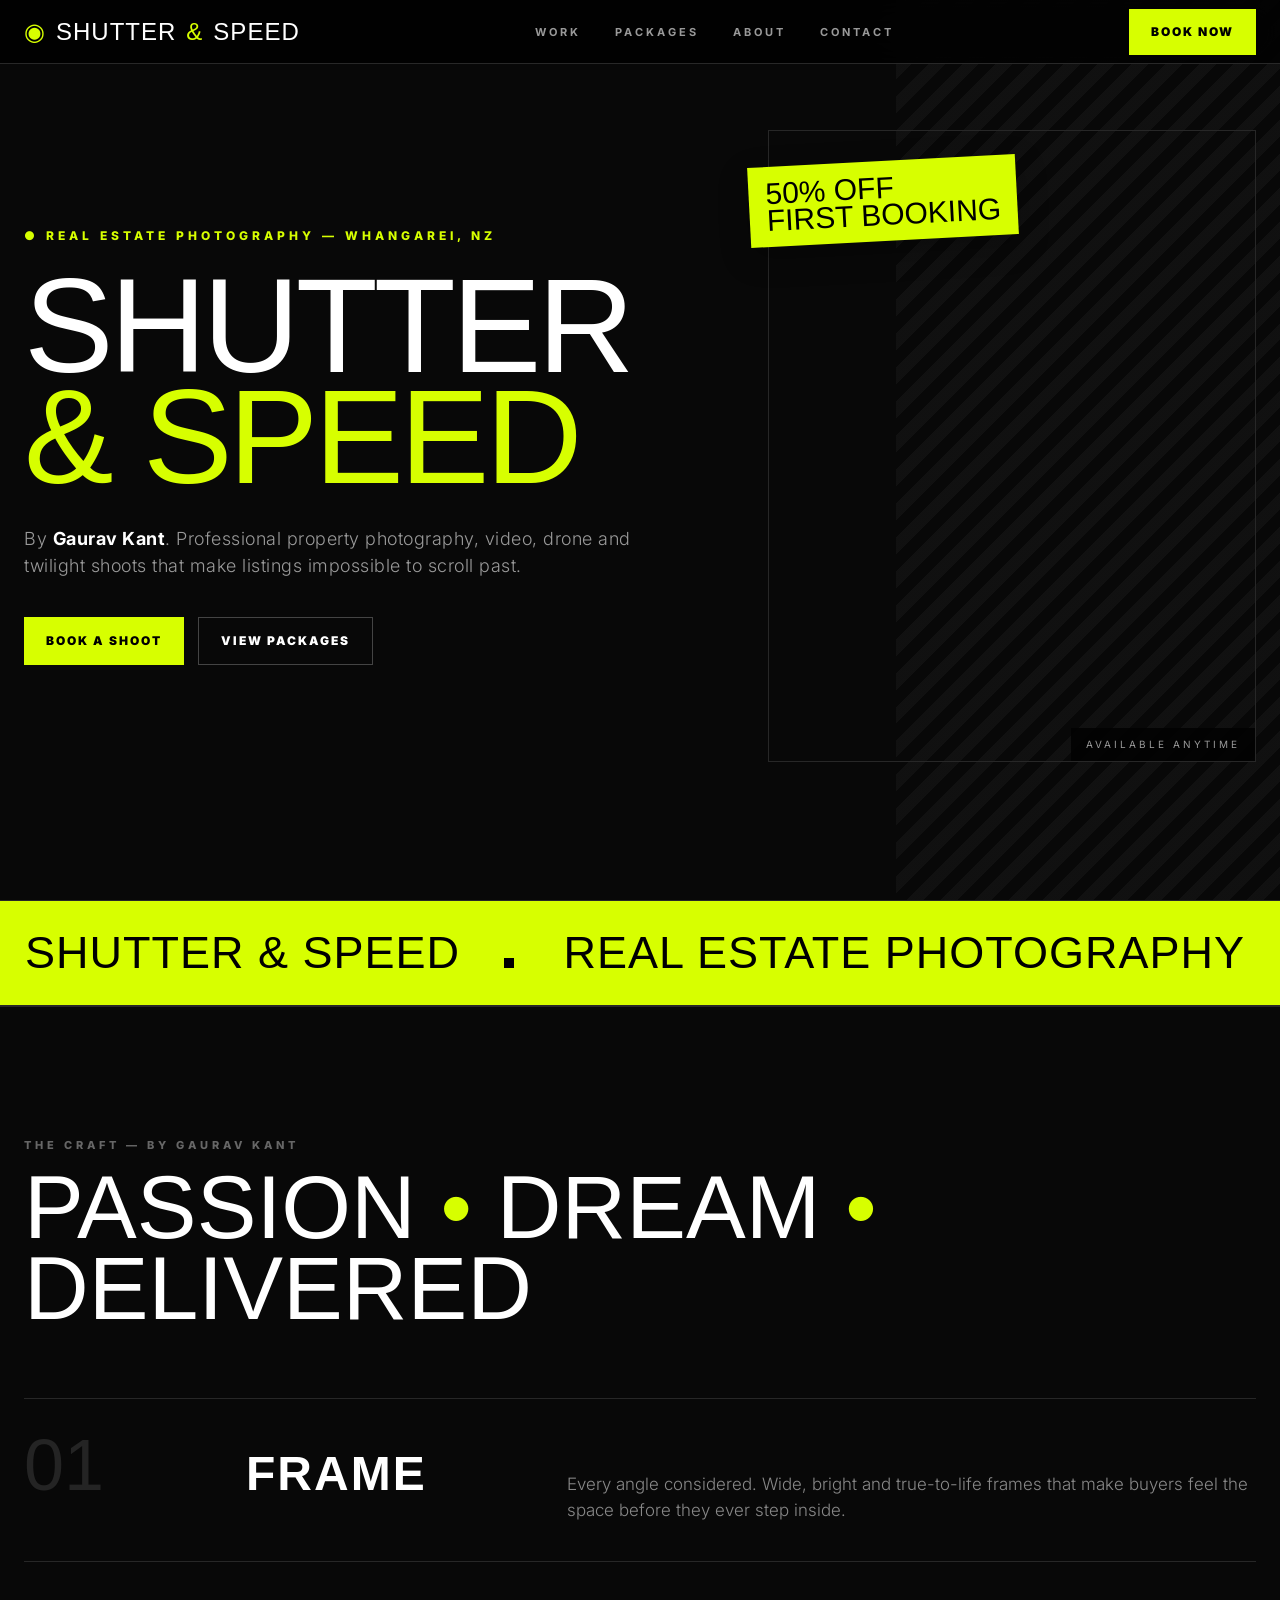
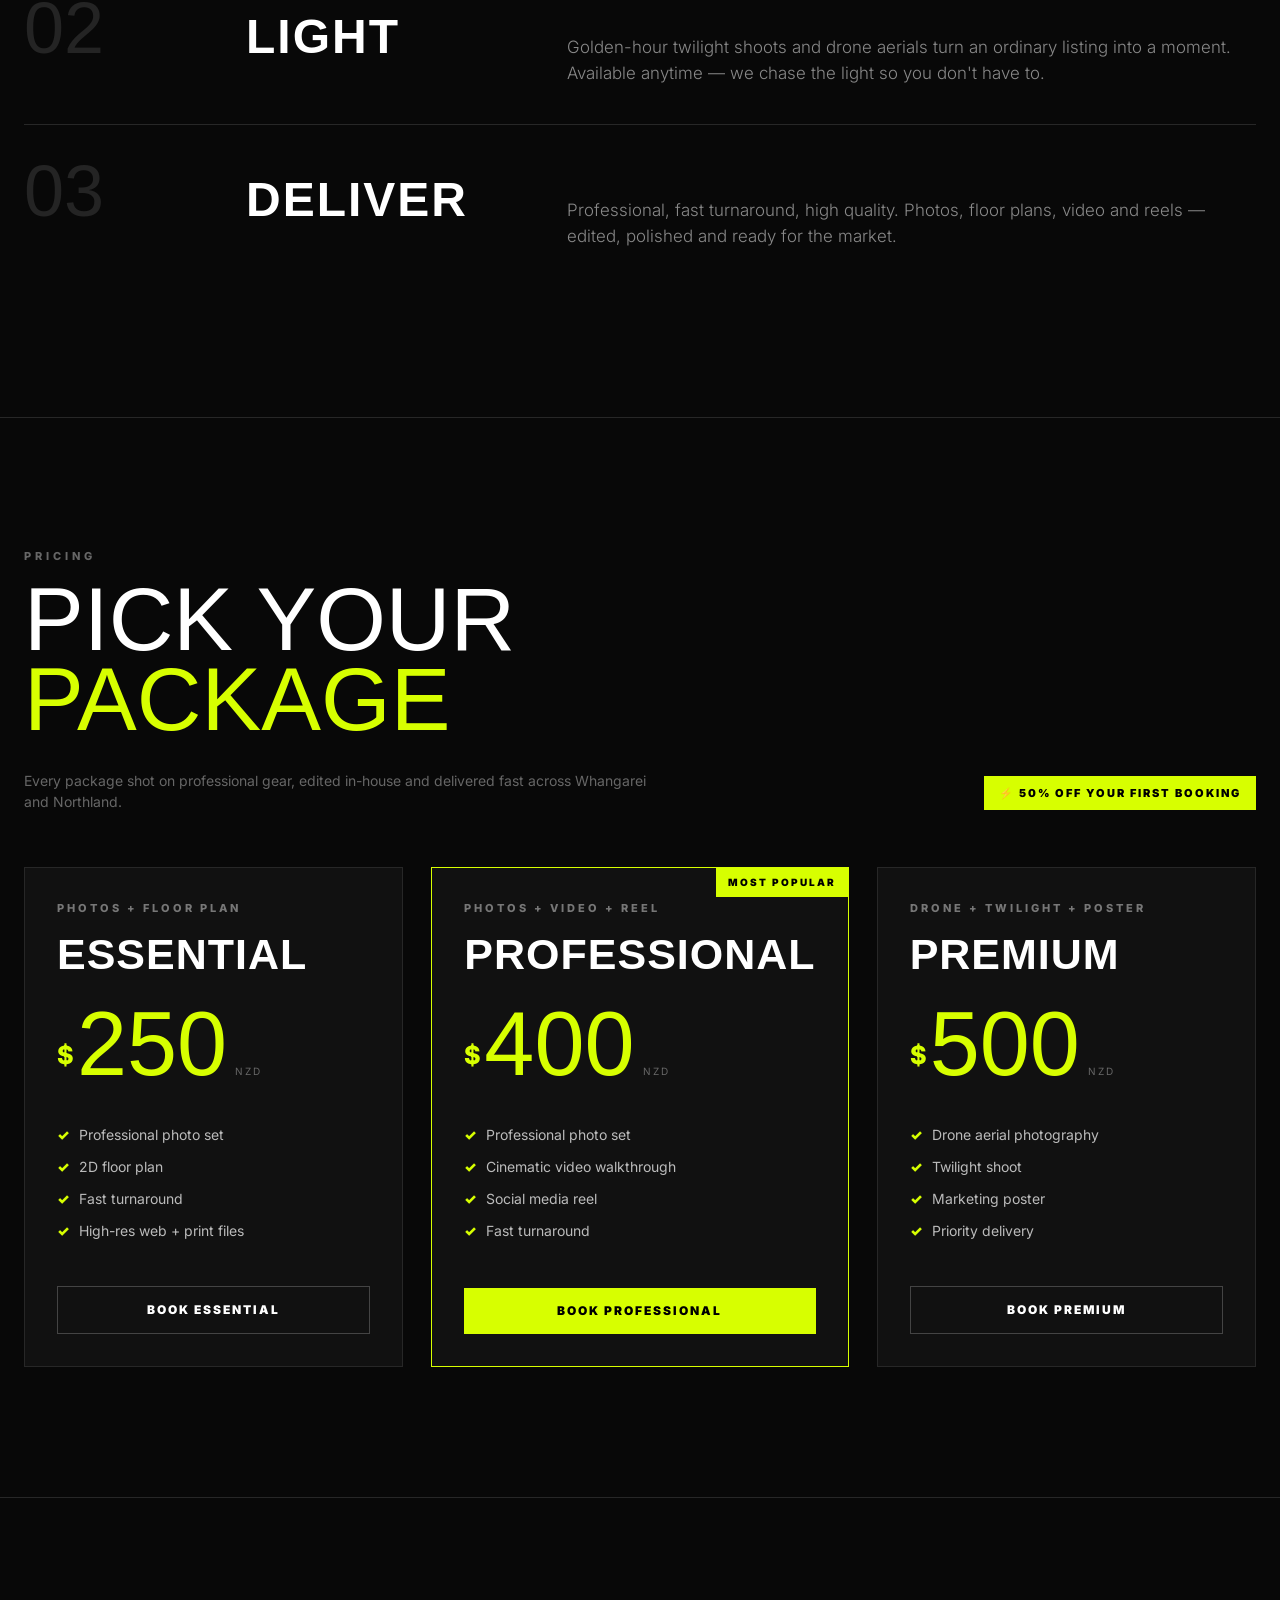
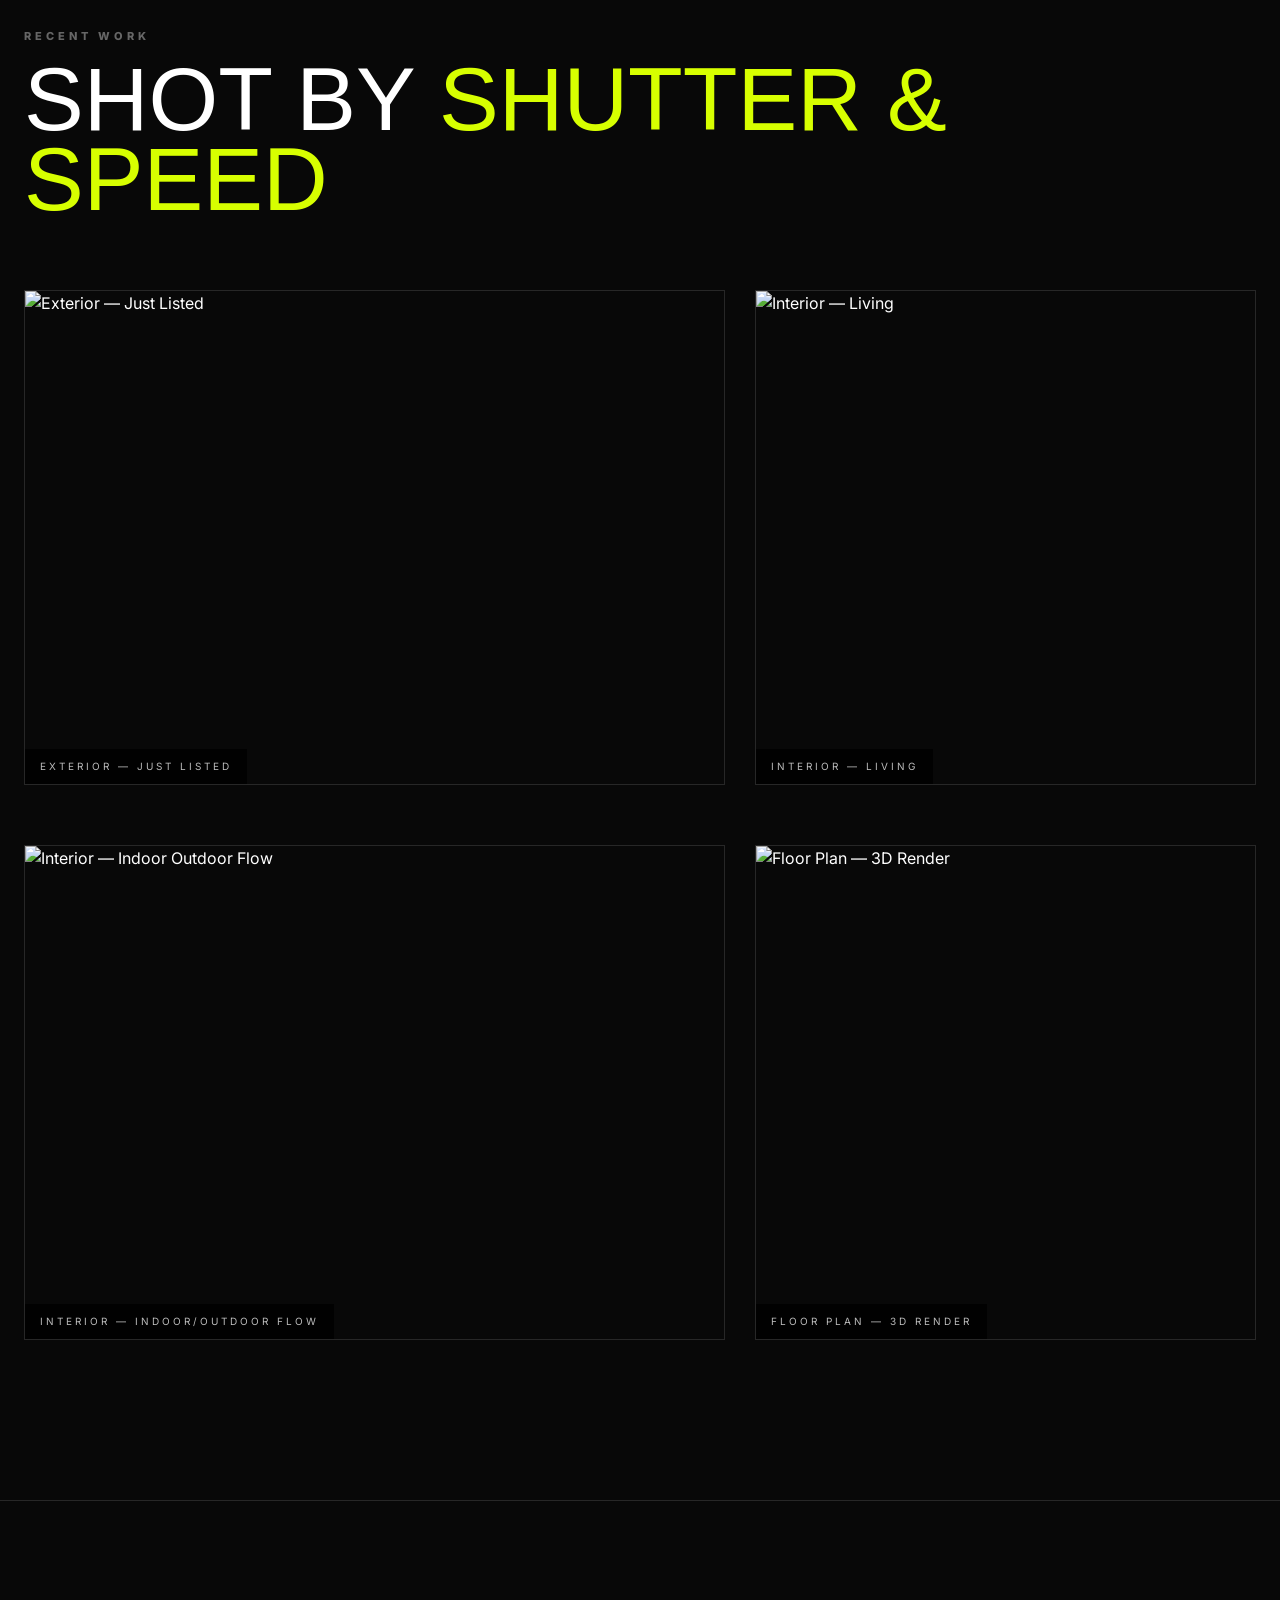
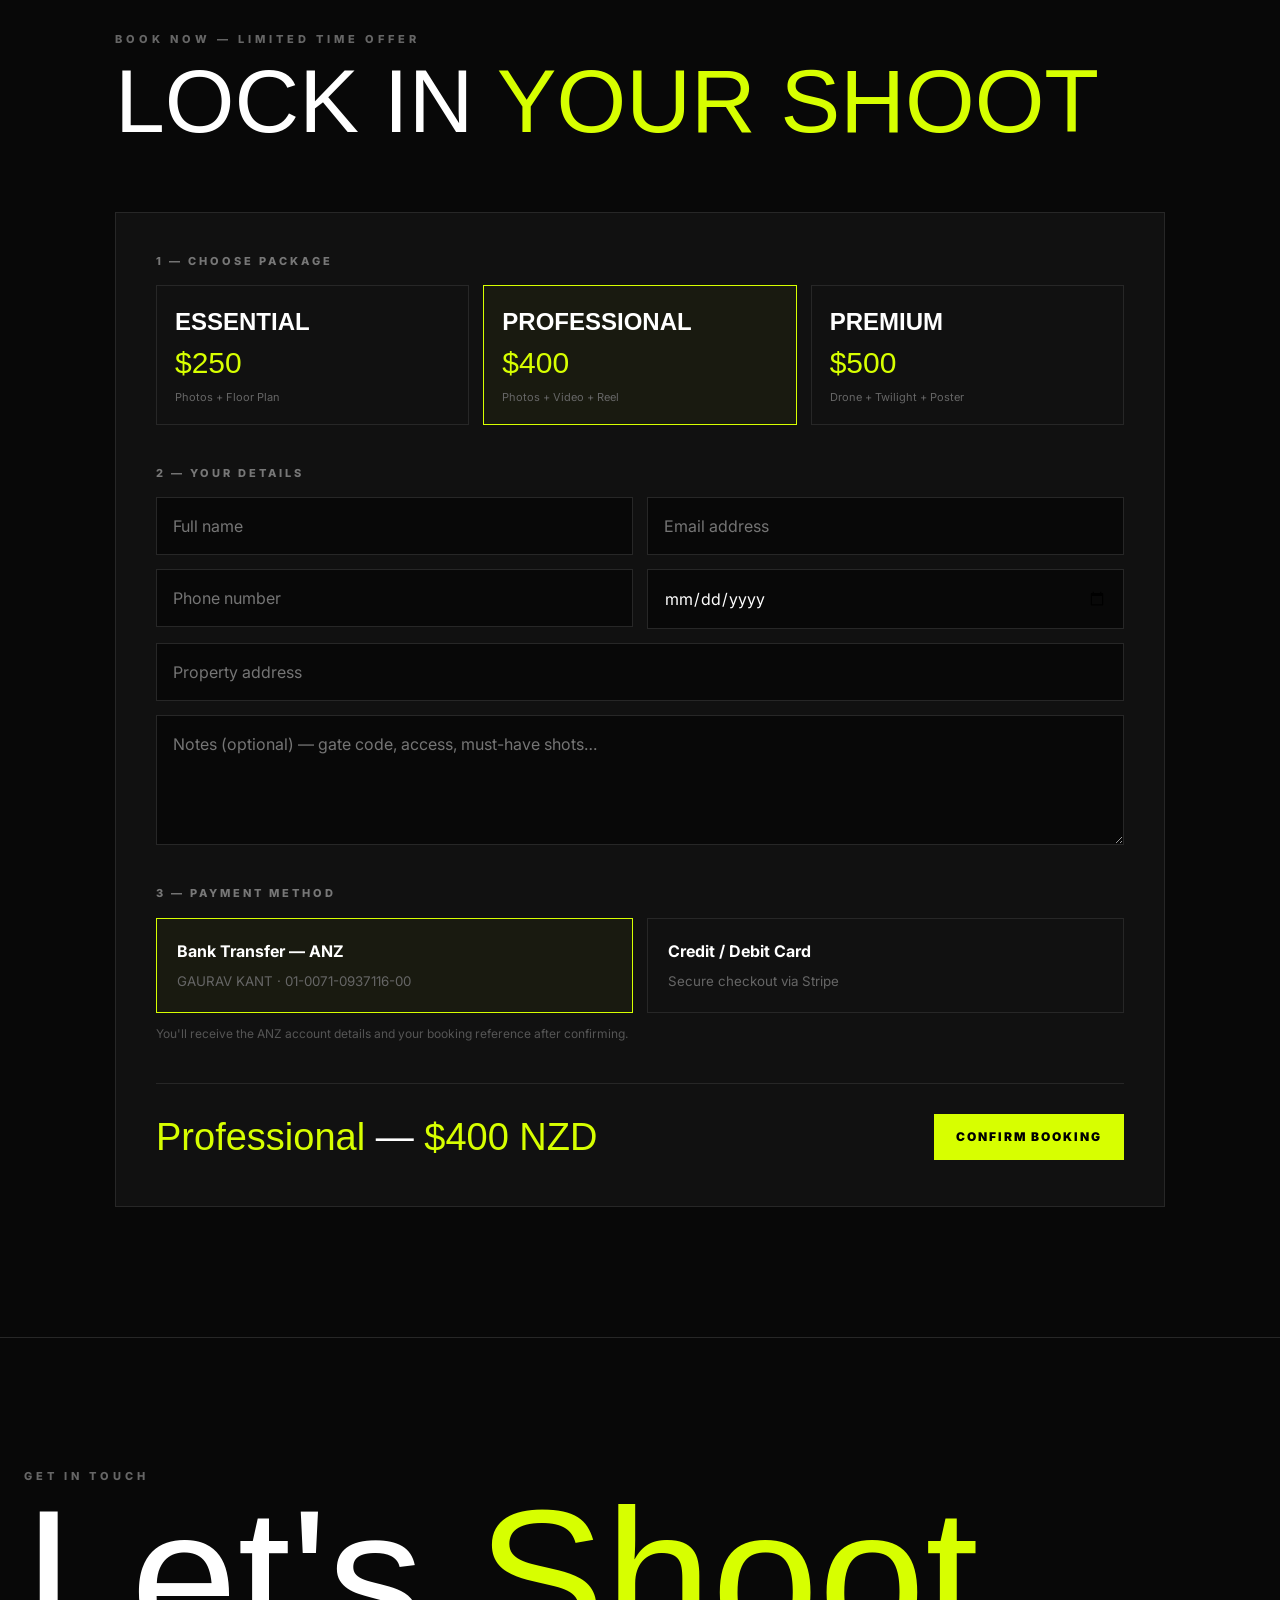
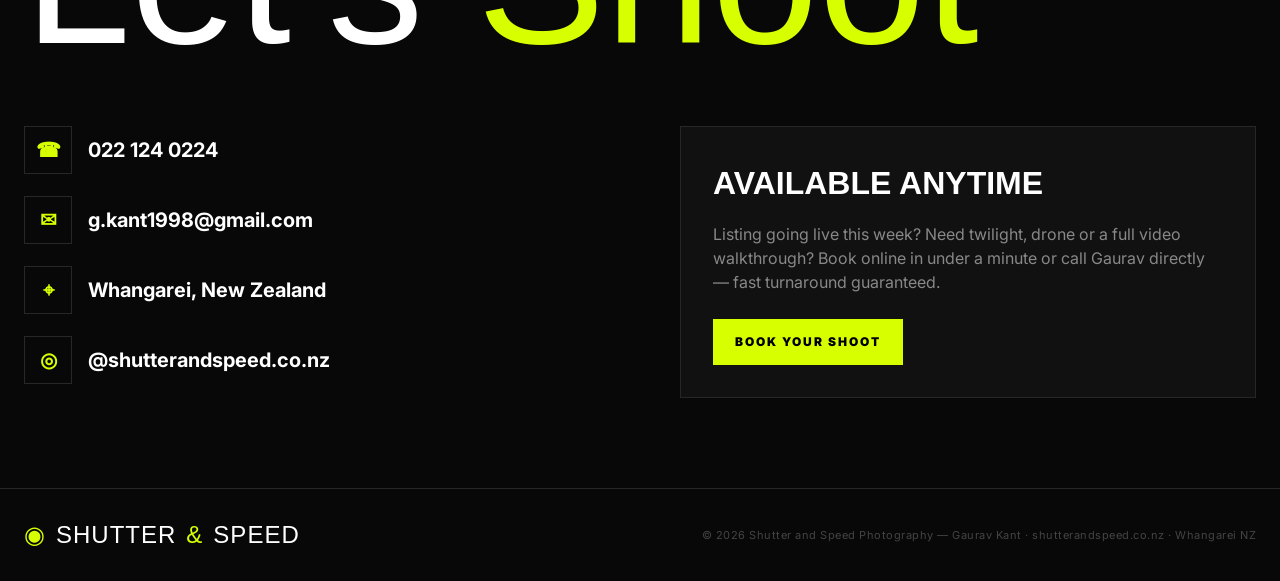
==== index.html @ 44fd77ac "Add validated frontend UI to booking/lead form (Phase 4) Adds required-field, email-format, and phon" ====
<!DOCTYPE html>
<html lang="en">
<head>
  <meta charset="UTF-8">
  <meta name="viewport" content="width=device-width, initial-scale=1.0">
  <meta name="theme-color" content="#050505">

  <meta name="description"
    content="Shutter and Speed Photography — professional real estate photography in Whangarei, NZ. Photos, video, drone, twilight and floor plans by Gaurav Kant.">

  <title>Shutter & Speed Photography — Real Estate Photography Whangarei</title>

  <link rel="icon" type="image/svg+xml"
    href="data:image/svg+xml,%3Csvg xmlns='http://www.w3.org/2000/svg' viewBox='0 0 64 64'%3E%3Crect width='64' height='64' fill='%23050505'/%3E%3Ccircle cx='32' cy='32' r='20' fill='none' stroke='%23d7ff00' stroke-width='6'/%3E%3C/svg%3E">

  <meta property="og:type" content="website">
  <meta property="og:title" content="Shutter & Speed Photography — Real Estate Photography Whangarei">
  <meta property="og:description"
    content="Professional real estate photography in Whangarei, NZ. Photos, video, drone, twilight and floor plans by Gaurav Kant.">
  <meta property="og:url" content="https://shutterandspeed.co.nz/">
  <meta property="og:image"
    content="https://customer-assets-eiarnc6j.emergentagent.net/job_8a16d9c1-49a4-424a-ba45-8ef2a79af910/artifacts/x6el54kq_IMG_5143.jpeg">
  <meta property="og:locale" content="en_NZ">

  <meta name="twitter:card" content="summary_large_image">
  <meta name="twitter:title" content="Shutter & Speed Photography — Real Estate Photography Whangarei">
  <meta name="twitter:description"
    content="Professional real estate photography in Whangarei, NZ. Photos, video, drone, twilight and floor plans by Gaurav Kant.">
  <meta name="twitter:image"
    content="https://customer-assets-eiarnc6j.emergentagent.net/job_8a16d9c1-49a4-424a-ba45-8ef2a79af910/artifacts/x6el54kq_IMG_5143.jpeg">

  <link rel="preconnect" href="https://fonts.googleapis.com">
  <link rel="preconnect" href="https://fonts.gstatic.com" crossorigin>

  <link href="https://fonts.googleapis.com/css2?family=Inter:wght@300;400;500;600;700;800;900&display=swap"
    rel="stylesheet">

  <style>
    :root {
      --black: #050505;
      --ink: #080808;
      --surface: #111111;
      --border: #272727;
      --muted: #777;
      --white: #fff;
      --volt: #d7ff00;
    }

    * {
      box-sizing: border-box;
      margin: 0;
      padding: 0;
    }

    html {
      scroll-behavior: smooth;
    }

    body {
      background: var(--ink);
      color: var(--white);
      font-family: Inter, Arial, sans-serif;
      line-height: 1.5;
      overflow-x: hidden;
    }

    a {
      color: inherit;
      text-decoration: none;
    }

    button,
    input,
    textarea {
      font: inherit;
    }

    button {
      cursor: pointer;
    }

    img {
      display: block;
      max-width: 100%;
    }

    .sr-only {
      position: absolute;
      width: 1px;
      height: 1px;
      padding: 0;
      margin: -1px;
      overflow: hidden;
      clip: rect(0, 0, 0, 0);
      white-space: nowrap;
      border: 0;
    }

    a:focus-visible,
    button:focus-visible,
    .field:focus-visible {
      outline: 2px solid var(--volt);
      outline-offset: 3px;
    }

    .font-display {
      font-family: Impact, Haettenschweiler, "Arial Narrow Bold", sans-serif;
      font-weight: 400;
    }

    .volt {
      color: var(--volt);
    }

    .container {
      width: min(1400px, calc(100% - 48px));
      margin: auto;
    }

    .border-top {
      border-top: 1px solid var(--border);
    }

    .border-bottom {
      border-bottom: 1px solid var(--border);
    }

    /* NAVIGATION */

    header {
      position: fixed;
      z-index: 1000;
      top: 0;
      left: 0;
      right: 0;
      height: 64px;
      background: rgba(0, 0, 0, .78);
      backdrop-filter: blur(18px);
      border-bottom: 1px solid #282828;
    }

    .nav {
      height: 64px;
      display: flex;
      align-items: center;
      justify-content: space-between;
    }

    .logo {
      display: flex;
      align-items: center;
      gap: 10px;
      font-size: 24px;
      letter-spacing: 1px;
      white-space: nowrap;
    }

    .logo-mark {
      color: var(--volt);
      font-size: 24px;
      transition: transform .5s;
    }

    .logo:hover .logo-mark {
      transform: rotate(90deg);
    }

    .nav-links {
      display: flex;
      align-items: center;
      gap: 34px;
    }

    .nav-links a {
      color: #999;
      font-size: 11px;
      font-weight: 700;
      letter-spacing: 3px;
      text-transform: uppercase;
      transition: color .3s;
    }

    .nav-links a:hover {
      color: var(--volt);
    }

    .btn {
      border: 0;
      background: var(--volt);
      color: #000;
      padding: 14px 22px;
      font-size: 12px;
      font-weight: 900;
      letter-spacing: 2px;
      text-transform: uppercase;
      transition: all .25s;
    }

    .btn:hover {
      background: #fff;
      color: #000;
    }

    .btn:disabled {
      opacity: .6;
      cursor: not-allowed;
    }

    .btn:disabled:hover {
      background: var(--volt);
      color: #000;
    }

    .btn-outline {
      background: transparent;
      border: 1px solid #444;
      color: #fff;
    }

    .btn-outline:hover {
      border-color: var(--volt);
      color: var(--volt);
      background: transparent;
    }

    /* HERO */

    .hero {
      min-height: 100vh;
      padding: 130px 0 70px;
      position: relative;
      overflow: hidden;
    }

    .hero::after {
      content: "";
      position: absolute;
      right: 0;
      top: 0;
      width: 30%;
      height: 100%;
      opacity: .035;
      background: repeating-linear-gradient(
        -45deg,
        transparent 0,
        transparent 12px,
        #fff 12px,
        #fff 24px
      );
      pointer-events: none;
    }

    .hero-grid {
      position: relative;
      z-index: 2;
      display: grid;
      grid-template-columns: 7fr 5fr;
      gap: 60px;
      align-items: center;
    }

    .eyebrow {
      color: var(--volt);
      font-size: 12px;
      font-weight: 800;
      letter-spacing: 4px;
      text-transform: uppercase;
      margin-bottom: 25px;
    }

    .hero-title {
      font-size: clamp(72px, 10.5vw, 170px);
      line-height: .82;
      letter-spacing: -4px;
    }

    .hero-title span {
      display: block;
    }

    .hero-copy {
      max-width: 650px;
      margin-top: 34px;
      color: #999;
      font-size: 18px;
      font-weight: 300;
      letter-spacing: .5px;
    }

    .hero-copy strong {
      color: #fff;
    }

    .hero-actions {
      display: flex;
      flex-wrap: wrap;
      gap: 14px;
      margin-top: 38px;
    }

    .hero-image {
      position: relative;
      border: 1px solid var(--border);
    }

    .hero-image-inner {
      height: 70vh;
      min-height: 500px;
      overflow: hidden;
    }

    .hero-image img {
      width: 100%;
      height: 130%;
      object-fit: cover;
      object-position: center;
      transform: translateY(-18%);
    }

    .promo {
      position: absolute;
      top: 30px;
      left: -20px;
      background: var(--volt);
      color: #000;
      padding: 13px 17px;
      font-size: 30px;
      line-height: .9;
      transform: rotate(-3deg);
      box-shadow: 0 10px 30px rgba(0,0,0,.3);
    }

    .availability {
      position: absolute;
      bottom: 0;
      right: 0;
      padding: 9px 15px;
      background: rgba(0,0,0,.8);
      color: #999;
      font-size: 10px;
      letter-spacing: 3px;
      text-transform: uppercase;
    }

    /* MARQUEE */

    .marquee {
      overflow: hidden;
      white-space: nowrap;
      border-top: 1px solid var(--border);
      border-bottom: 1px solid var(--border);
      background: var(--volt);
      color: #000;
    }

    .marquee-track {
      display: inline-flex;
      animation: marquee 45s linear infinite;
      padding: 18px 0;
    }

    .marquee span {
      font-family: Impact, Haettenschweiler, sans-serif;
      font-size: 45px;
      margin: 0 25px;
      letter-spacing: 1px;
    }

    .marquee-dot {
      display: inline-block;
      width: 10px;
      height: 10px;
      background: #000;
      margin-left: 30px;
    }

    @keyframes marquee {
      from {
        transform: translateX(0);
      }
      to {
        transform: translateX(-50%);
      }
    }

    /* SECTIONS */

    section.standard {
      padding: 130px 0;
    }

    .section-label {
      color: #666;
      font-size: 11px;
      font-weight: 800;
      letter-spacing: 4px;
      text-transform: uppercase;
      margin-bottom: 14px;
    }

    .section-title {
      font-size: clamp(52px, 7vw, 100px);
      line-height: .9;
      text-transform: uppercase;
      margin-bottom: 70px;
    }

    /* ABOUT */

    .manifesto-row {
      display: grid;
      grid-template-columns: 2fr 3fr 7fr;
      gap: 25px;
      align-items: baseline;
      padding: 38px 0;
      border-top: 1px solid var(--border);
      transition: border-color .3s;
    }

    .manifesto-row:hover {
      border-color: var(--volt);
    }

    .manifesto-number {
      color: #242424;
      font-family: Impact, sans-serif;
      font-size: 72px;
      line-height: .8;
    }

    .manifesto-row:hover .manifesto-number {
      color: #555;
    }

    .manifesto-name {
      font-family: Impact, sans-serif;
      font-size: 48px;
      letter-spacing: 2px;
    }

    .manifesto-copy {
      color: #888;
      font-size: 17px;
      font-weight: 300;
    }

    /* PACKAGES */

    .package-heading-row {
      display: flex;
      align-items: flex-end;
      justify-content: space-between;
      gap: 30px;
    }

    .promo-label {
      background: var(--volt);
      color: #000;
      padding: 9px 15px;
      font-size: 11px;
      font-weight: 900;
      letter-spacing: 2px;
      text-transform: uppercase;
      white-space: nowrap;
    }

    .package-intro {
      color: #666;
      max-width: 650px;
      margin: -40px 0 55px;
      font-size: 14px;
    }

    .packages {
      display: grid;
      grid-template-columns: repeat(3, 1fr);
      gap: 28px;
    }

    .package {
      position: relative;
      background: var(--surface);
      border: 1px solid var(--border);
      padding: 32px;
      min-height: 500px;
      display: flex;
      flex-direction: column;
      transition: transform .3s, border-color .3s;
    }

    .package:hover {
      transform: translateY(-5px);
      border-color: var(--volt);
    }

    .package.popular {
      border-color: var(--volt);
    }

    .popular-badge {
      position: absolute;
      right: 0;
      top: 0;
      background: var(--volt);
      color: #000;
      padding: 7px 12px;
      font-size: 10px;
      font-weight: 900;
      letter-spacing: 2px;
      text-transform: uppercase;
    }

    .package-subtitle {
      color: #777;
      font-size: 11px;
      font-weight: 800;
      letter-spacing: 3px;
      text-transform: uppercase;
      margin-bottom: 5px;
    }

    .package h3 {
      font-family: Impact, sans-serif;
      font-size: 43px;
      text-transform: uppercase;
      letter-spacing: 1px;
    }

    .price {
      display: flex;
      align-items: flex-end;
      margin: 20px 0 30px;
    }

    .currency {
      color: var(--volt);
      font-size: 25px;
      font-weight: 800;
      margin: 0 3px 8px 0;
    }

    .price-number {
      color: var(--volt);
      font-family: Impact, sans-serif;
      font-size: 90px;
      line-height: .85;
    }

    .currency-name {
      color: #666;
      font-size: 10px;
      letter-spacing: 2px;
      margin: 0 0 4px 8px;
      text-transform: uppercase;
    }

    .features {
      list-style: none;
      flex: 1;
      margin-bottom: 30px;
    }

    .features li {
      color: #bbb;
      font-size: 14px;
      margin: 11px 0;
    }

    .features li::before {
      content: "✓";
      color: var(--volt);
      font-weight: 900;
      margin-right: 10px;
    }

    .package .btn {
      width: 100%;
    }

    /* PORTFOLIO */

    .portfolio {
      display: grid;
      grid-template-columns: 7fr 5fr;
      gap: 30px;
    }

    .portfolio-item {
      position: relative;
      height: 55vh;
      min-height: 400px;
      overflow: hidden;
      border: 1px solid var(--border);
      cursor: pointer;
      margin-bottom: 30px;
    }

    .portfolio-item:nth-child(3) {
      grid-column: 1;
    }

    .portfolio-item:nth-child(4) {
      grid-column: 2;
    }

    .portfolio-item:nth-child(2),
    .portfolio-item:nth-child(3) {
      height: 55vh;
    }

    .portfolio-item img {
      width: 100%;
      height: 100%;
      object-fit: cover;
      transition: transform .7s;
    }

    .portfolio-item:hover img {
      transform: scale(1.04);
    }

    .portfolio-caption {
      position: absolute;
      bottom: 0;
      left: 0;
      padding: 10px 15px;
      background: rgba(0,0,0,.82);
      color: #bbb;
      font-size: 10px;
      letter-spacing: 3px;
      text-transform: uppercase;
    }

    .portfolio-item:hover .portfolio-caption {
      color: var(--volt);
    }

    /* BOOKING */

    .booking-wrapper {
      max-width: 1050px;
      margin: auto;
    }

    .booking-form {
      background: var(--surface);
      border: 1px solid var(--border);
      padding: 40px;
    }

    .form-step {
      margin-bottom: 40px;
    }

    .step-title {
      color: #777;
      font-size: 11px;
      font-weight: 800;
      letter-spacing: 3px;
      text-transform: uppercase;
      margin-bottom: 16px;
    }

    .package-selector {
      display: grid;
      grid-template-columns: repeat(3, 1fr);
      gap: 14px;
    }

    .package-choice {
      background: transparent;
      color: #fff;
      border: 1px solid var(--border);
      padding: 18px;
      text-align: left;
      transition: all .2s;
    }

    .package-choice:hover,
    .package-choice.selected {
      border-color: var(--volt);
      background: rgba(215,255,0,.04);
    }

    .package-choice strong {
      display: block;
      font-family: Impact, sans-serif;
      font-size: 24px;
      text-transform: uppercase;
    }

    .package-choice .choice-price {
      color: var(--volt);
      font-family: Impact, sans-serif;
      font-size: 30px;
    }

    .package-choice small {
      display: block;
      color: #666;
      margin-top: 4px;
      font-size: 11px;
    }

    .form-grid {
      display: grid;
      grid-template-columns: 1fr 1fr;
      gap: 14px;
    }

    .field {
      width: 100%;
      border: 1px solid var(--border);
      background: #080808;
      color: #fff;
      padding: 16px;
      outline: none;
    }

    .field:focus {
      border-color: var(--volt);
    }

    .full {
      grid-column: 1 / -1;
    }

    textarea.field {
      resize: vertical;
    }

    .field-wrap {
      display: flex;
      flex-direction: column;
    }

    .field.invalid {
      border-color: #ff6b6b;
    }

    .field-error {
      display: none;
      margin-top: 6px;
      color: #ff6b6b;
      font-size: 12px;
    }

    .field-error.visible {
      display: block;
    }

    .payment-options {
      display: grid;
      grid-template-columns: 1fr 1fr;
      gap: 14px;
    }

    .payment-choice {
      background: transparent;
      border: 1px solid var(--border);
      color: #fff;
      padding: 20px;
      text-align: left;
    }

    .payment-choice.selected {
      border-color: var(--volt);
      background: rgba(215,255,0,.04);
    }

    .payment-choice strong {
      display: block;
      margin-bottom: 5px;
    }

    .payment-choice small {
      color: #666;
    }

    .booking-bottom {
      display: flex;
      justify-content: space-between;
      align-items: center;
      gap: 20px;
      border-top: 1px solid var(--border);
      padding-top: 25px;
    }

    .booking-total {
      font-family: Impact, sans-serif;
      font-size: 38px;
    }

    .booking-total span {
      color: var(--volt);
    }

    .form-message {
      display: none;
      margin-top: 20px;
      padding: 15px;
      border: 1px solid var(--volt);
      color: var(--volt);
      background: rgba(215,255,0,.05);
    }

    /* CONTACT */

    .contact-heading {
      font-size: clamp(85px, 15vw, 220px);
      line-height: .82;
      margin-bottom: 70px;
    }

    .contact-grid {
      display: grid;
      grid-template-columns: 1fr 1fr;
      gap: 80px;
    }

    .contact-links {
      display: flex;
      flex-direction: column;
      gap: 22px;
    }

    .contact-link {
      display: flex;
      align-items: center;
      gap: 16px;
      font-size: 20px;
      font-weight: 700;
    }

    .contact-icon {
      width: 48px;
      height: 48px;
      border: 1px solid var(--border);
      display: grid;
      place-items: center;
      color: var(--volt);
    }

    .contact-link:hover {
      color: var(--volt);
    }

    .contact-card {
      background: var(--surface);
      border: 1px solid var(--border);
      padding: 32px;
    }

    .contact-card h3 {
      font-family: Impact, sans-serif;
      font-size: 32px;
      text-transform: uppercase;
      margin-bottom: 15px;
    }

    .contact-card p {
      color: #888;
      margin-bottom: 25px;
    }

    footer {
      border-top: 1px solid var(--border);
    }

    .footer-main {
      padding: 28px 0;
      display: flex;
      justify-content: space-between;
      align-items: center;
      gap: 20px;
    }

    .footer-copy {
      color: #444;
      font-size: 11px;
      letter-spacing: .5px;
    }

    /* MOBILE */

    @media (max-width: 900px) {

      .container {
        width: min(100% - 32px, 700px);
      }

      .nav-links {
        display: none;
      }

      .hero {
        padding-top: 105px;
      }

      .hero-grid {
        grid-template-columns: 1fr;
      }

      .hero-title {
        font-size: clamp(65px, 18vw, 120px);
      }

      .hero-image-inner {
        height: 65vh;
      }

      .packages {
        grid-template-columns: 1fr;
      }

      .portfolio {
        grid-template-columns: 1fr;
      }

      .portfolio-item,
      .portfolio-item:nth-child(2),
      .portfolio-item:nth-child(3) {
        height: 55vh;
        grid-column: auto;
      }

      .manifesto-row {
        grid-template-columns: 1fr;
        gap: 10px;
      }

      .manifesto-number {
        font-size: 55px;
      }

      .package-heading-row {
        flex-direction: column;
        align-items: flex-start;
      }

      .package-intro {
        margin-top: -30px;
      }

      .contact-grid {
        grid-template-columns: 1fr;
      }
    }

    @media (max-width: 600px) {

      section.standard {
        padding: 90px 0;
      }

      .logo {
        font-size: 19px;
      }

      header .btn {
        padding: 11px 13px;
        font-size: 9px;
      }

      .hero-copy {
        font-size: 15px;
      }

      .promo {
        font-size: 22px;
        left: 10px;
      }

      .marquee span {
        font-size: 32px;
      }

      .package {
        padding: 25px;
      }

      .package-selector,
      .payment-options,
      .form-grid {
        grid-template-columns: 1fr;
      }

      .full {
        grid-column: auto;
      }

      .booking-form {
        padding: 22px;
      }

      .booking-bottom {
        flex-direction: column;
        align-items: stretch;
      }

      .booking-total {
        font-size: 30px;
      }

      .contact-heading {
        font-size: 22vw;
      }

      .footer-main {
        flex-direction: column;
        align-items: flex-start;
      }
    }
  </style>
</head>

<body>

  <!-- NAVIGATION -->

  <header>
    <div class="container nav">

      <a href="#top" class="logo font-display">
        <span class="logo-mark">◉</span>
        SHUTTER <span class="volt">&amp;</span> SPEED
      </a>

      <nav class="nav-links">
        <a href="#work">Work</a>
        <a href="#packages">Packages</a>
        <a href="#about">About</a>
        <a href="#contact">Contact</a>
      </nav>

      <button class="btn" onclick="scrollToBooking()">
        Book Now
      </button>

    </div>
  </header>


  <main id="top">

    <!-- HERO -->

    <section class="hero">

      <div class="container hero-grid">

        <div>

          <p class="eyebrow">
            ● Real Estate Photography — Whangarei, NZ
          </p>

          <h1 class="hero-title font-display">
            <span>SHUTTER</span>
            <span class="volt">&amp; SPEED</span>
          </h1>

          <p class="hero-copy">
            By <strong>Gaurav Kant</strong>.
            Professional property photography, video, drone and twilight
            shoots that make listings impossible to scroll past.
          </p>

          <div class="hero-actions">

            <button class="btn" onclick="scrollToBooking()">
              Book a Shoot
            </button>

            <a href="#packages" class="btn btn-outline">
              View Packages
            </a>

          </div>

        </div>


        <div class="hero-image">

          <div class="hero-image-inner">

            <img
              src="https://customer-assets-eiarnc6j.emergentagent.net/job_8a16d9c1-49a4-424a-ba45-8ef2a79af910/artifacts/x6el54kq_IMG_5143.jpeg"
              alt="Just listed property photographed by Shutter and Speed"
              loading="eager"
              fetchpriority="high"
            >

          </div>

          <div class="promo font-display">
            50% OFF<br>
            FIRST BOOKING
          </div>

          <div class="availability">
            Available Anytime
          </div>

        </div>

      </div>

    </section>


    <!-- MARQUEE -->

    <div class="marquee">

      <div class="marquee-track">

        <span>SHUTTER &amp; SPEED <i class="marquee-dot"></i></span>
        <span>REAL ESTATE PHOTOGRAPHY <i class="marquee-dot"></i></span>
        <span>WHANGAREI NZ <i class="marquee-dot"></i></span>
        <span>50% OFF FIRST BOOKING <i class="marquee-dot"></i></span>
        <span>TWILIGHT &amp; DRONE <i class="marquee-dot"></i></span>
        <span>FAST TURNAROUND <i class="marquee-dot"></i></span>

        <span>SHUTTER &amp; SPEED <i class="marquee-dot"></i></span>
        <span>REAL ESTATE PHOTOGRAPHY <i class="marquee-dot"></i></span>
        <span>WHANGAREI NZ <i class="marquee-dot"></i></span>
        <span>50% OFF FIRST BOOKING <i class="marquee-dot"></i></span>
        <span>TWILIGHT &amp; DRONE <i class="marquee-dot"></i></span>
        <span>FAST TURNAROUND <i class="marquee-dot"></i></span>

      </div>

    </div>


    <!-- ABOUT -->

    <section id="about" class="standard border-top">

      <div class="container">

        <p class="section-label">
          The Craft — By Gaurav Kant
        </p>

        <h2 class="section-title font-display">
          Passion <span class="volt">•</span>
          Dream <span class="volt">•</span>
          Delivered
        </h2>


        <div>

          <div class="manifesto-row">

            <div class="manifesto-number">01</div>

            <h3 class="manifesto-name">
              FRAME
            </h3>

            <p class="manifesto-copy">
              Every angle considered. Wide, bright and true-to-life
              frames that make buyers feel the space before they ever
              step inside.
            </p>

          </div>


          <div class="manifesto-row">

            <div class="manifesto-number">02</div>

            <h3 class="manifesto-name">
              LIGHT
            </h3>

            <p class="manifesto-copy">
              Golden-hour twilight shoots and drone aerials turn an
              ordinary listing into a moment. Available anytime — we
              chase the light so you don't have to.
            </p>

          </div>


          <div class="manifesto-row">

            <div class="manifesto-number">03</div>

            <h3 class="manifesto-name">
              DELIVER
            </h3>

            <p class="manifesto-copy">
              Professional, fast turnaround, high quality. Photos,
              floor plans, video and reels — edited, polished and
              ready for the market.
            </p>

          </div>

        </div>

      </div>

    </section>


    <!-- PACKAGES -->

    <section id="packages" class="standard border-top">

      <div class="container">

        <p class="section-label">
          Pricing
        </p>

        <div class="package-heading-row">

          <h2 class="section-title font-display">
            Pick Your <span class="volt">Package</span>
          </h2>

          <div class="promo-label">
            ⚡ 50% off your first booking
          </div>

        </div>

        <p class="package-intro">
          Every package shot on professional gear, edited in-house
          and delivered fast across Whangarei and Northland.
        </p>


        <div class="packages">

          <!-- ESSENTIAL -->

          <article class="package">

            <p class="package-subtitle">
              Photos + Floor Plan
            </p>

            <h3>
              Essential
            </h3>

            <div class="price">
              <span class="currency">$</span>
              <span class="price-number">250</span>
              <span class="currency-name">NZD</span>
            </div>

            <ul class="features">
              <li>Professional photo set</li>
              <li>2D floor plan</li>
              <li>Fast turnaround</li>
              <li>High-res web + print files</li>
            </ul>

            <button
              class="btn btn-outline"
              onclick="selectPackage('Essential',250)"
            >
              Book Essential
            </button>

          </article>


          <!-- PROFESSIONAL -->

          <article class="package popular">

            <div class="popular-badge">
              Most Popular
            </div>

            <p class="package-subtitle">
              Photos + Video + Reel
            </p>

            <h3>
              Professional
            </h3>

            <div class="price">
              <span class="currency">$</span>
              <span class="price-number">400</span>
              <span class="currency-name">NZD</span>
            </div>

            <ul class="features">
              <li>Professional photo set</li>
              <li>Cinematic video walkthrough</li>
              <li>Social media reel</li>
              <li>Fast turnaround</li>
            </ul>

            <button
              class="btn"
              onclick="selectPackage('Professional',400)"
            >
              Book Professional
            </button>

          </article>


          <!-- PREMIUM -->

          <article class="package">

            <p class="package-subtitle">
              Drone + Twilight + Poster
            </p>

            <h3>
              Premium
            </h3>

            <div class="price">
              <span class="currency">$</span>
              <span class="price-number">500</span>
              <span class="currency-name">NZD</span>
            </div>

            <ul class="features">
              <li>Drone aerial photography</li>
              <li>Twilight shoot</li>
              <li>Marketing poster</li>
              <li>Priority delivery</li>
            </ul>

            <button
              class="btn btn-outline"
              onclick="selectPackage('Premium',500)"
            >
              Book Premium
            </button>

          </article>

        </div>

      </div>

    </section>


    <!-- PORTFOLIO -->

    <section id="work" class="standard border-top">

      <div class="container">

        <p class="section-label">
          Recent Work
        </p>

        <h2 class="section-title font-display">
          Shot By <span class="volt">Shutter &amp; Speed</span>
        </h2>


        <div class="portfolio">

          <figure class="portfolio-item">

            <img
              src="https://customer-assets-eiarnc6j.emergentagent.net/job_8a16d9c1-49a4-424a-ba45-8ef2a79af910/artifacts/x6el54kq_IMG_5143.jpeg"
              alt="Exterior — Just Listed"
              loading="lazy"
            >

            <figcaption class="portfolio-caption">
              Exterior — Just Listed
            </figcaption>

          </figure>


          <figure class="portfolio-item">

            <img
              src="https://customer-assets-eiarnc6j.emergentagent.net/job_8a16d9c1-49a4-424a-ba45-8ef2a79af910/artifacts/fsu8r997_IMG_5145.jpeg"
              alt="Interior — Living"
              loading="lazy"
            >

            <figcaption class="portfolio-caption">
              Interior — Living
            </figcaption>

          </figure>


          <figure class="portfolio-item">

            <img
              src="https://customer-assets-eiarnc6j.emergentagent.net/job_8a16d9c1-49a4-424a-ba45-8ef2a79af910/artifacts/gwrp03qe_IMG_5141.jpeg"
              alt="Interior — Indoor Outdoor Flow"
              loading="lazy"
            >

            <figcaption class="portfolio-caption">
              Interior — Indoor/Outdoor Flow
            </figcaption>

          </figure>


          <figure class="portfolio-item">

            <img
              src="https://customer-assets-eiarnc6j.emergentagent.net/job_8a16d9c1-49a4-424a-ba45-8ef2a79af910/artifacts/j0xnckan_IMG_5168.jpeg"
              alt="Floor Plan — 3D Render"
              loading="lazy"
            >

            <figcaption class="portfolio-caption">
              Floor Plan — 3D Render
            </figcaption>

          </figure>

        </div>

      </div>

    </section>


    <!-- BOOKING -->

    <section id="book" class="standard border-top">

      <div class="container booking-wrapper">

        <p class="section-label">
          Book Now — Limited Time Offer
        </p>

        <h2 class="section-title font-display">
          Lock In <span class="volt">Your Shoot</span>
        </h2>


        <form
          id="bookingForm"
          class="booking-form"
          novalidate
          onsubmit="submitBooking(event)"
        >

          <!-- STEP 1 -->

          <div class="form-step">

            <p class="step-title">
              1 — Choose package
            </p>

            <div class="package-selector" role="group" aria-label="Choose a package">

              <button
                type="button"
                class="package-choice"
                data-package="Essential"
                data-price="250"
                aria-pressed="false"
                onclick="chooseBookingPackage(this)"
              >
                <strong>Essential</strong>
                <span class="choice-price">$250</span>
                <small>Photos + Floor Plan</small>
              </button>


              <button
                type="button"
                class="package-choice selected"
                data-package="Professional"
                data-price="400"
                aria-pressed="true"
                onclick="chooseBookingPackage(this)"
              >
                <strong>Professional</strong>
                <span class="choice-price">$400</span>
                <small>Photos + Video + Reel</small>
              </button>


              <button
                type="button"
                class="package-choice"
                data-package="Premium"
                data-price="500"
                aria-pressed="false"
                onclick="chooseBookingPackage(this)"
              >
                <strong>Premium</strong>
                <span class="choice-price">$500</span>
                <small>Drone + Twilight + Poster</small>
              </button>

            </div>

          </div>


          <!-- STEP 2 -->

          <div class="form-step">

            <p class="step-title">
              2 — Your details
            </p>

            <div class="form-grid">

              <div class="field-wrap">
                <label class="sr-only" for="name">Full name</label>
                <input
                  class="field"
                  id="name"
                  name="name"
                  required
                  maxlength="100"
                  placeholder="Full name"
                  aria-describedby="nameError"
                >
                <p class="field-error" id="nameError" aria-live="polite"></p>
              </div>

              <div class="field-wrap">
                <label class="sr-only" for="email">Email address</label>
                <input
                  class="field"
                  id="email"
                  name="email"
                  type="email"
                  required
                  maxlength="200"
                  placeholder="Email address"
                  aria-describedby="emailError"
                >
                <p class="field-error" id="emailError" aria-live="polite"></p>
              </div>

              <div class="field-wrap">
                <label class="sr-only" for="phone">Phone number</label>
                <input
                  class="field"
                  id="phone"
                  name="phone"
                  type="tel"
                  required
                  maxlength="20"
                  placeholder="Phone number"
                  aria-describedby="phoneError"
                >
                <p class="field-error" id="phoneError" aria-live="polite"></p>
              </div>

              <div class="field-wrap">
                <label class="sr-only" for="date">Preferred shoot date</label>
                <input
                  class="field"
                  id="date"
                  name="date"
                  type="date"
                  required
                  aria-label="Preferred shoot date"
                  aria-describedby="dateError"
                >
                <p class="field-error" id="dateError" aria-live="polite"></p>
              </div>

              <div class="field-wrap full">
                <label class="sr-only" for="address">Property address</label>
                <input
                  class="field full"
                  id="address"
                  name="address"
                  required
                  maxlength="200"
                  placeholder="Property address"
                  aria-describedby="addressError"
                >
                <p class="field-error" id="addressError" aria-live="polite"></p>
              </div>

              <div class="field-wrap full">
                <label class="sr-only" for="notes">Notes (optional)</label>
                <textarea
                  class="field full"
                  id="notes"
                  name="notes"
                  rows="4"
                  maxlength="1000"
                  placeholder="Notes (optional) — gate code, access, must-have shots…"
                ></textarea>
              </div>

            </div>

          </div>


          <!-- STEP 3 -->

          <div class="form-step">

            <p class="step-title">
              3 — Payment method
            </p>

            <div class="payment-options" role="group" aria-label="Choose a payment method">

              <button
                type="button"
                class="payment-choice selected"
                data-payment="Bank Transfer"
                aria-pressed="true"
                onclick="choosePayment(this)"
              >
                <strong>Bank Transfer — ANZ</strong>
                <small>
                  GAURAV KANT · 01-0071-0937116-00
                </small>
              </button>


              <button
                type="button"
                class="payment-choice"
                data-payment="Credit / Debit Card"
                aria-pressed="false"
                onclick="choosePayment(this)"
              >
                <strong>Credit / Debit Card</strong>
                <small>
                  Secure checkout via Stripe
                </small>
              </button>

            </div>

            <p style="color:#555;font-size:12px;margin-top:12px;">
              You'll receive the ANZ account details and your booking
              reference after confirming.
            </p>

          </div>


          <!-- TOTAL -->

          <div class="booking-bottom">

            <div class="booking-total">
              <span id="selectedPackageText">Professional</span>
              —
              <span id="total">$400 NZD</span>
            </div>

            <button
              type="submit"
              class="btn"
            >
              Confirm Booking
            </button>

          </div>


          <div id="formMessage" class="form-message"></div>

        </form>

      </div>

    </section>


    <!-- CONTACT -->

    <footer id="contact">

      <div class="container">

        <section class="standard" style="padding-bottom:90px;">

          <p class="section-label">
            Get In Touch
          </p>

          <h2 class="contact-heading font-display">
            Let's <span class="volt">Shoot</span>
          </h2>


          <div class="contact-grid">

            <div class="contact-links">

              <a
                href="tel:+64221240224"
                class="contact-link"
              >
                <span class="contact-icon">☎</span>
                <span>022 124 0224</span>
              </a>


              <a
                href="mailto:g.kant1998@gmail.com"
                class="contact-link"
              >
                <span class="contact-icon">✉</span>
                <span>g.kant1998@gmail.com</span>
              </a>


              <div class="contact-link">
                <span class="contact-icon">⌖</span>
                <span>Whangarei, New Zealand</span>
              </div>


              <a
                href="https://www.instagram.com/shutterandspeed.co.nz"
                target="_blank"
                rel="noopener noreferrer"
                class="contact-link"
              >
                <span class="contact-icon">◎</span>
                <span>@shutterandspeed.co.nz</span>
              </a>

            </div>


            <div class="contact-card">

              <h3>
                Available Anytime
              </h3>

              <p>
                Listing going live this week? Need twilight, drone or
                a full video walkthrough? Book online in under a minute
                or call Gaurav directly — fast turnaround guaranteed.
              </p>

              <button
                class="btn"
                onclick="scrollToBooking()"
              >
                Book Your Shoot
              </button>

            </div>

          </div>

        </section>

      </div>


      <div class="border-top">

        <div class="container footer-main">

          <div class="logo font-display">
            <span class="logo-mark">◉</span>
            SHUTTER <span class="volt">&amp;</span> SPEED
          </div>

          <p class="footer-copy">
            © 2026 Shutter and Speed Photography — Gaurav Kant ·
            shutterandspeed.co.nz · Whangarei NZ
          </p>

        </div>

      </div>

    </footer>

  </main>


  <script>

    /*
      ============================================================
      BOOKING CONFIGURATION
      ============================================================

      When you're ready to connect SendGrid, replace the
      placeholder endpoint below with your own secure backend URL.

      DO NOT put your SendGrid API key in this file.

      Example:

      const BOOKING_ENDPOINT = "https://yourdomain.com/api/booking";

    */

    const BOOKING_ENDPOINT = "";


    let selectedPackage = "Professional";
    let selectedPrice = 400;
    let selectedPayment = "Bank Transfer";


    function scrollToBooking() {

      document
        .getElementById("book")
        .scrollIntoView({
          behavior: "smooth"
        });

    }


    function selectPackage(name, price) {

      selectedPackage = name;
      selectedPrice = price;

      chooseBookingPackage(
        document.querySelector(
          `.package-choice[data-package="${name}"]`
        )
      );

      scrollToBooking();

    }


    function chooseBookingPackage(button) {

      document
        .querySelectorAll(".package-choice")
        .forEach(function(item) {

          item.classList.remove("selected");
          item.setAttribute("aria-pressed", "false");

        });

      button.classList.add("selected");
      button.setAttribute("aria-pressed", "true");

      selectedPackage =
        button.dataset.package;

      selectedPrice =
        Number(button.dataset.price);

      document
        .getElementById("selectedPackageText")
        .textContent = selectedPackage;

      document
        .getElementById("total")
        .textContent =
          "$" + selectedPrice + " NZD";

    }


    function choosePayment(button) {

      document
        .querySelectorAll(".payment-choice")
        .forEach(function(item) {

          item.classList.remove("selected");
          item.setAttribute("aria-pressed", "false");

        });

      button.classList.add("selected");
      button.setAttribute("aria-pressed", "true");

      selectedPayment =
        button.dataset.payment;

    }


    const EMAIL_PATTERN = /^[^\s@]+@[^\s@]+\.[^\s@]+$/;
    const PHONE_PATTERN = /^[0-9+\-()\s]{7,20}$/;


    function clearFieldError(id) {

      const field =
        document.getElementById(id);

      const error =
        document.getElementById(id + "Error");

      field.classList.remove("invalid");
      field.removeAttribute("aria-invalid");

      if (error) {

        error.textContent = "";
        error.classList.remove("visible");

      }

    }


    function showFieldError(id, text) {

      const field =
        document.getElementById(id);

      const error =
        document.getElementById(id + "Error");

      field.classList.add("invalid");
      field.setAttribute("aria-invalid", "true");

      if (error) {

        error.textContent = text;
        error.classList.add("visible");

      }

    }


    function validateBookingForm() {

      const fieldIds =
        ["name", "email", "phone", "date", "address"];

      fieldIds.forEach(clearFieldError);

      let firstInvalidId = null;

      function flagInvalid(id, text) {

        showFieldError(id, text);

        if (!firstInvalidId) {

          firstInvalidId = id;

        }

      }

      const name =
        document.getElementById("name").value.trim();

      const email =
        document.getElementById("email").value.trim();

      const phone =
        document.getElementById("phone").value.trim();

      const date =
        document.getElementById("date").value;

      const address =
        document.getElementById("address").value.trim();


      if (!name) {

        flagInvalid("name", "Please enter your full name.");

      }

      if (!email) {

        flagInvalid("email", "Please enter your email address.");

      } else if (!EMAIL_PATTERN.test(email)) {

        flagInvalid("email", "Please enter a valid email address.");

      }

      if (!phone) {

        flagInvalid("phone", "Please enter your phone number.");

      } else if (!PHONE_PATTERN.test(phone)) {

        flagInvalid("phone", "Please enter a valid phone number.");

      }

      if (!date) {

        flagInvalid("date", "Please choose a preferred shoot date.");

      }

      if (!address) {

        flagInvalid("address", "Please enter the property address.");

      }


      if (firstInvalidId) {

        document
          .getElementById(firstInvalidId)
          .focus();

        return false;

      }

      return true;

    }


    async function submitBooking(event) {

      event.preventDefault();

      const message =
        document.getElementById("formMessage");

      if (!validateBookingForm()) {

        message.style.display = "none";

        return;

      }

      const submitButton =
        event.target.querySelector('button[type="submit"]');

      const originalButtonText =
        submitButton.textContent;

      submitButton.disabled = true;
      submitButton.textContent = "Sending…";

      const booking = {

        package: selectedPackage,

        price: selectedPrice,

        paymentMethod: selectedPayment,

        name:
          document.getElementById("name").value,

        email:
          document.getElementById("email").value,

        phone:
          document.getElementById("phone").value,

        date:
          document.getElementById("date").value,

        address:
          document.getElementById("address").value,

        notes:
          document.getElementById("notes").value

      };


      /*
        ----------------------------------------------------------
        SENDGRID CONNECTION
        ----------------------------------------------------------

        If BOOKING_ENDPOINT is empty, we display a temporary
        message instead of attempting to send anything.

        Once your SendGrid backend is ready, this automatically
        POSTs the booking information to your endpoint.
      */


      if (!BOOKING_ENDPOINT) {

        message.style.display = "block";

        message.innerHTML =
          "Your booking details are ready. " +
          "SendGrid has not been connected yet. " +
          "Add your secure booking endpoint above.";

        console.log(
          "Booking ready for SendGrid:",
          booking
        );

        submitButton.disabled = false;
        submitButton.textContent = originalButtonText;

        return;

      }


      try {

        const response =
          await fetch(
            BOOKING_ENDPOINT,
            {

              method: "POST",

              headers: {
                "Content-Type": "application/json"
              },

              body: JSON.stringify(booking)

            }
          );


        if (!response.ok) {

          throw new Error(
            "Booking request failed."
          );

        }


        message.style.display = "block";

        message.innerHTML =
          "Booking request received successfully. " +
          "We'll be in touch shortly.";

        document
          .getElementById("bookingForm")
          .reset();


      } catch (error) {

        console.error(error);

        message.style.display = "block";

        message.style.color = "#ff6b6b";

        message.style.borderColor = "#ff6b6b";

        message.innerHTML =
          "Something went wrong while sending your booking. " +
          "Please call 022 124 0224.";

      } finally {

        submitButton.disabled = false;
        submitButton.textContent = originalButtonText;

      }

    }


    /*
      Set today's date as the minimum selectable booking date.
    */

    const dateInput =
      document.getElementById("date");

    if (dateInput) {

      const today =
        new Date()
          .toISOString()
          .split("T")[0];

      dateInput.min = today;

    }


    /*
      Clear a field's error state as soon as the visitor edits it,
      instead of making them re-submit to see the error go away.
    */

    ["name", "email", "phone", "date", "address"].forEach(function(id) {

      const field =
        document.getElementById(id);

      if (field) {

        field.addEventListener("input", function() {

          clearFieldError(id);

        });

      }

    });

  </script>

</body>
</html>
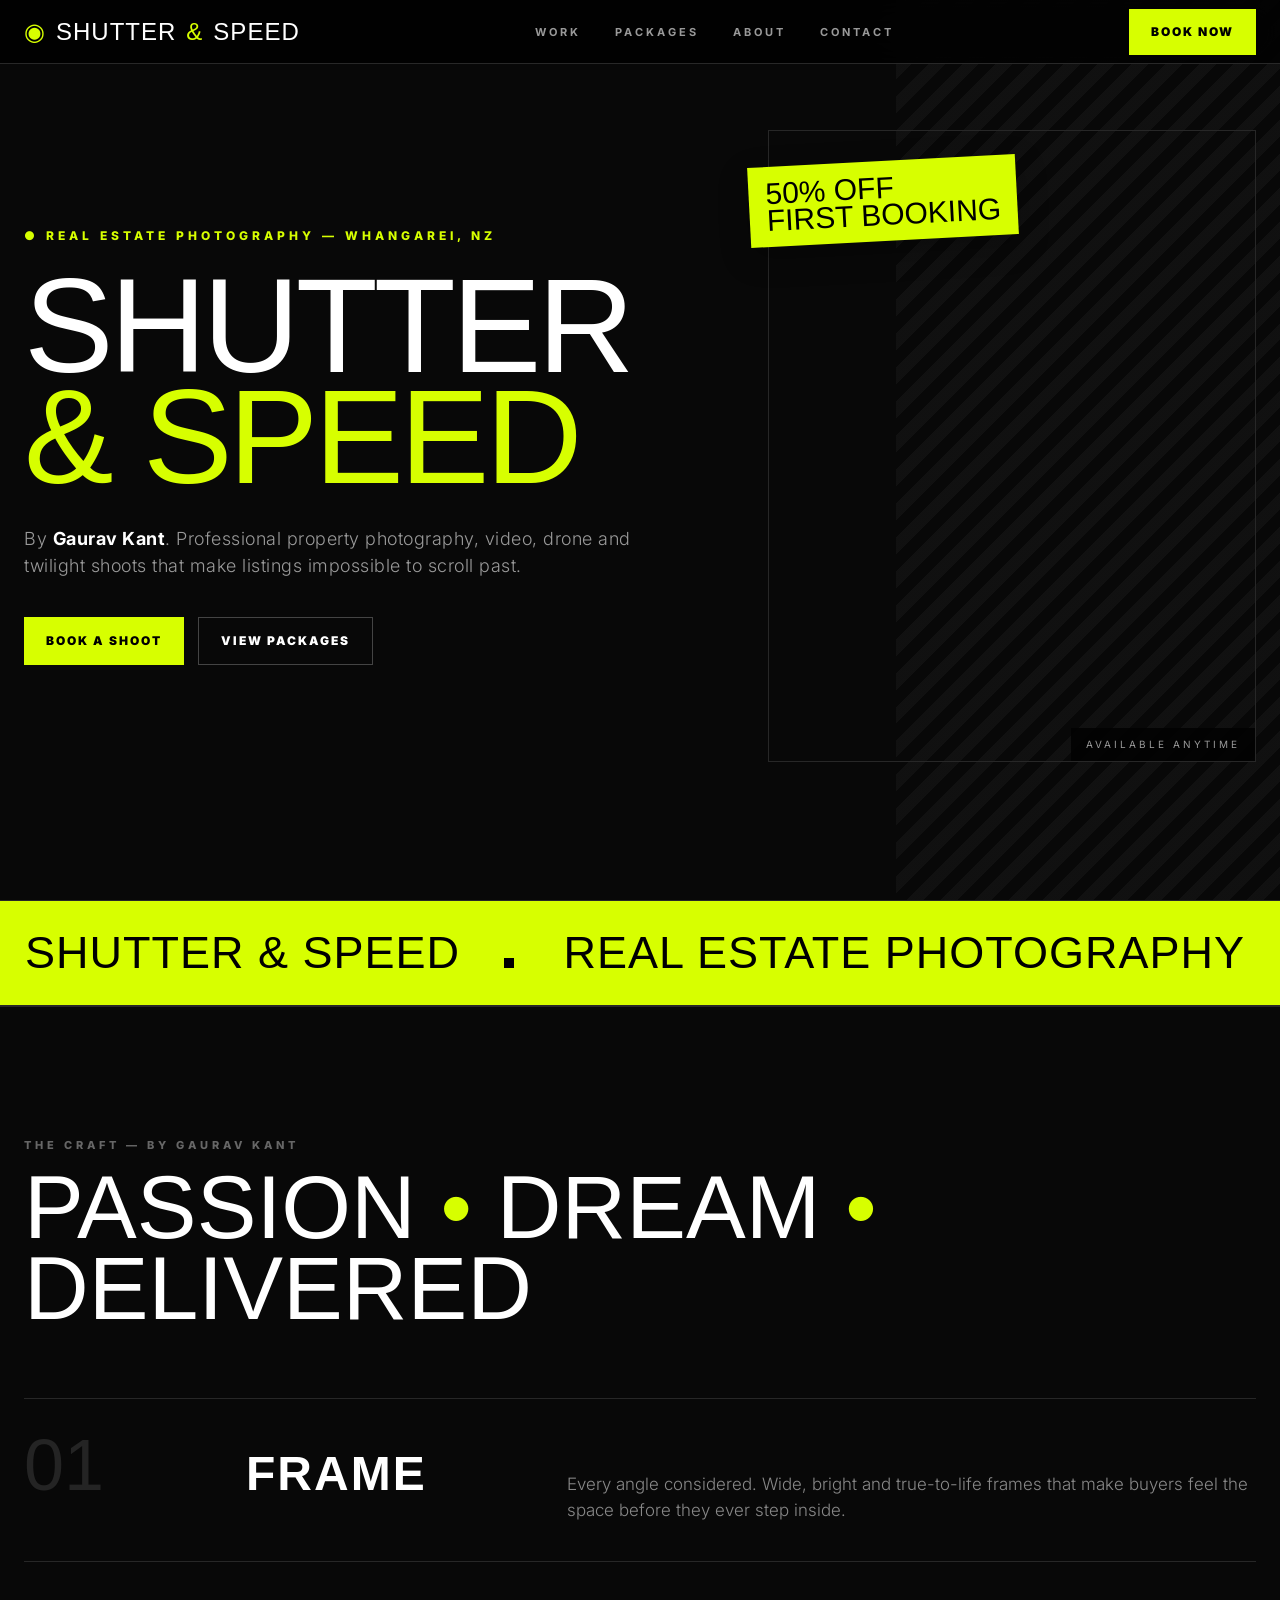
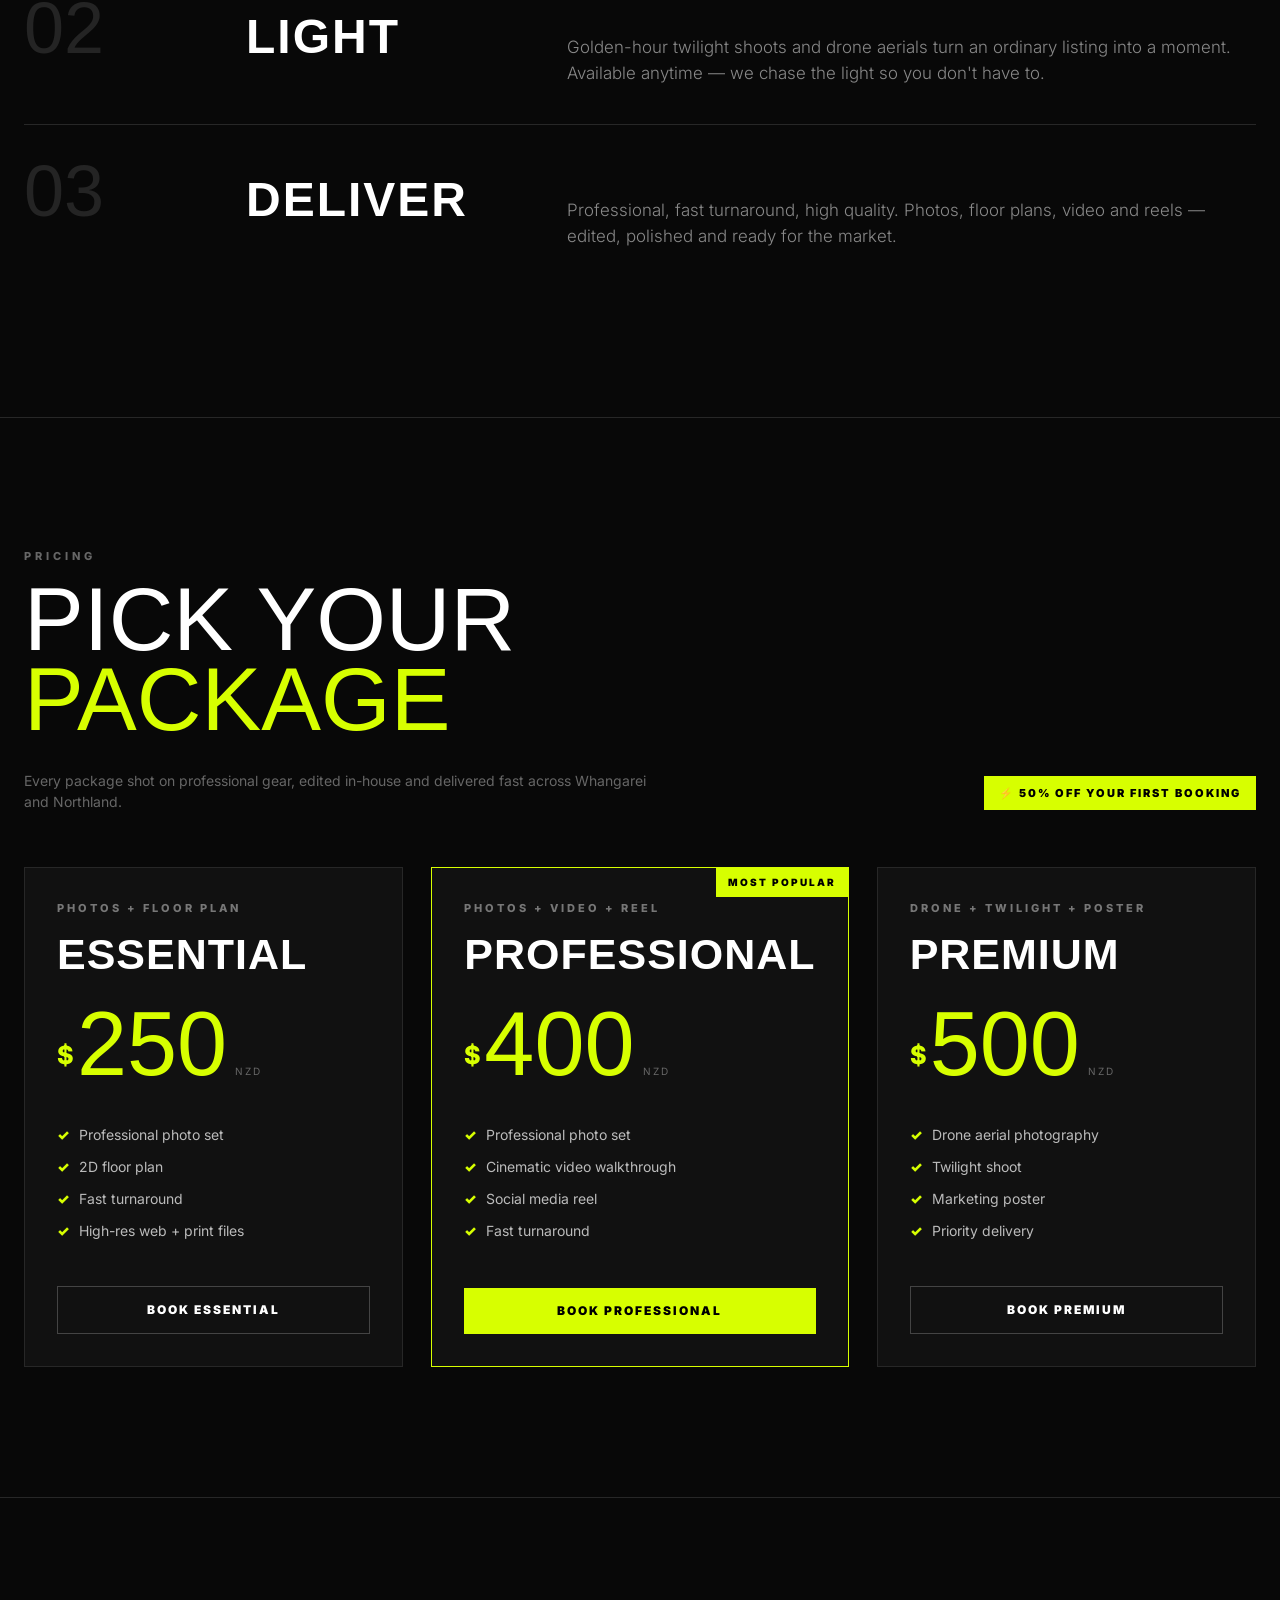
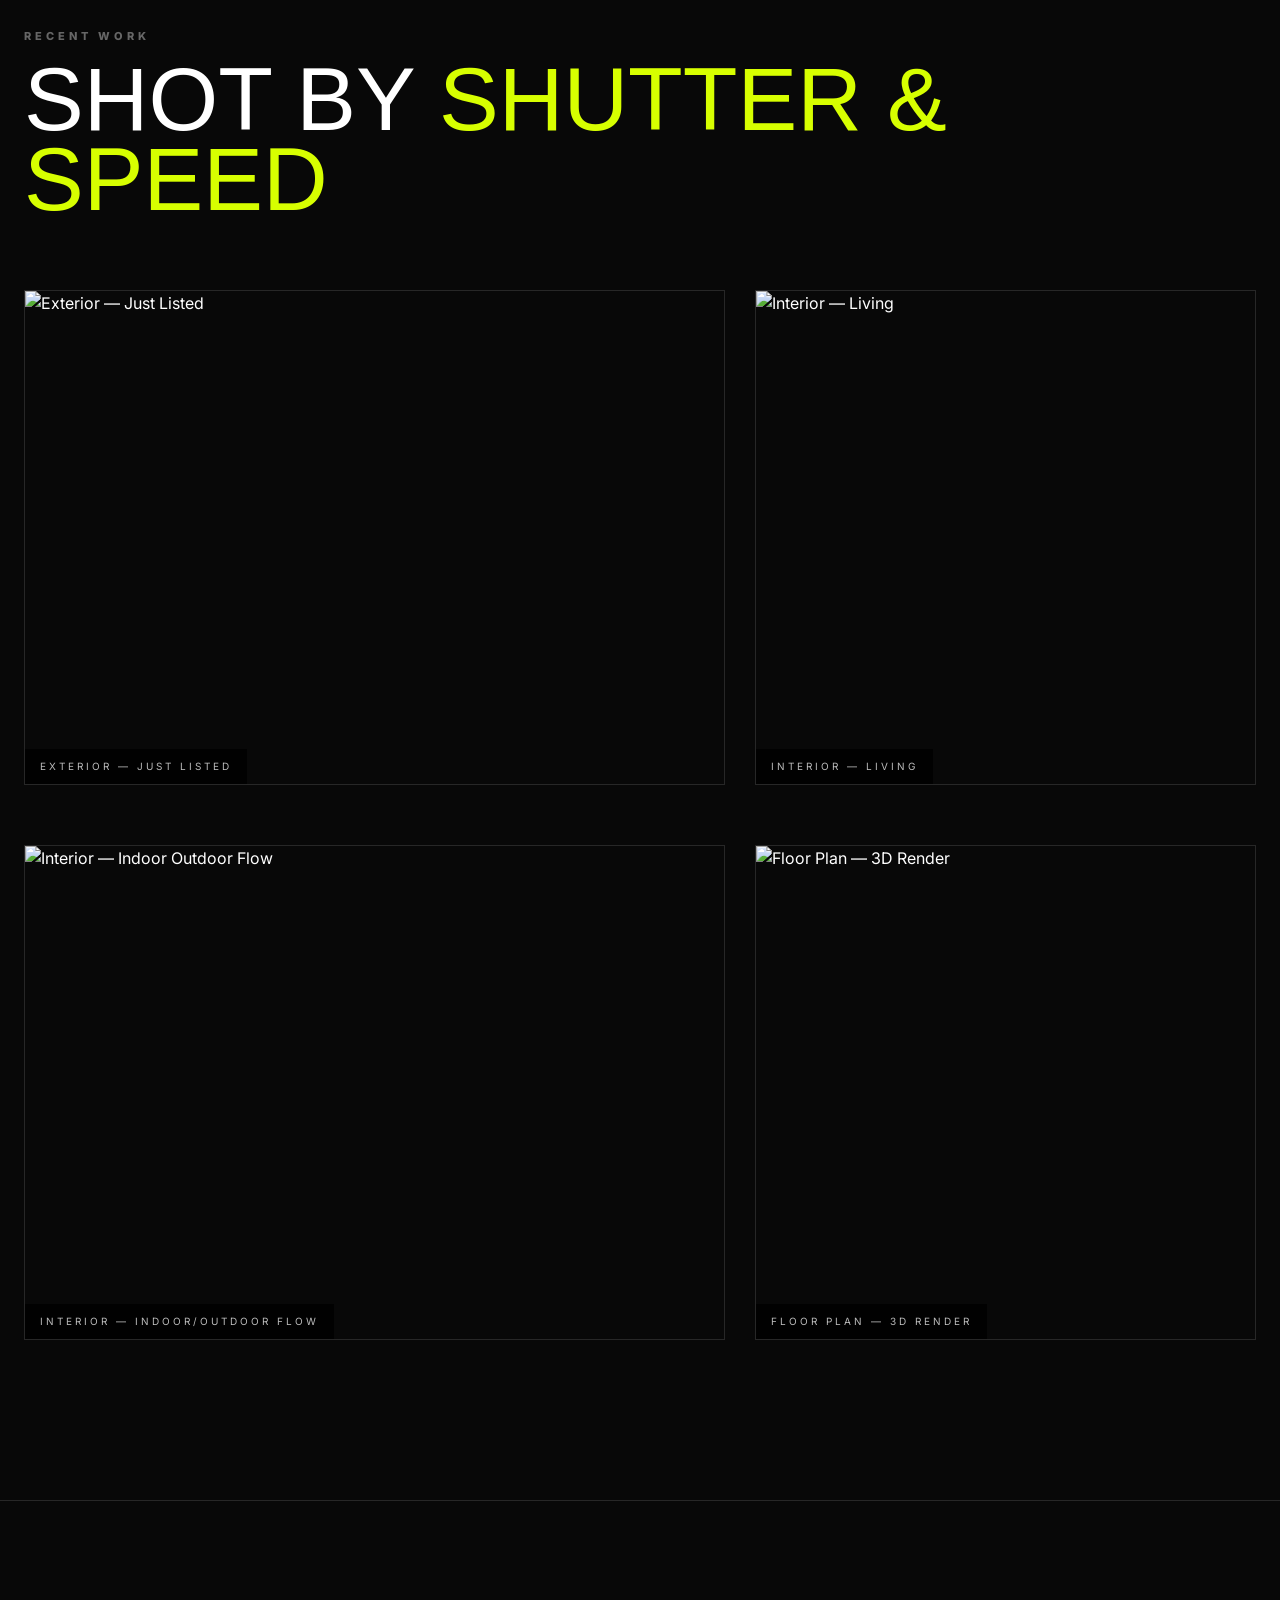
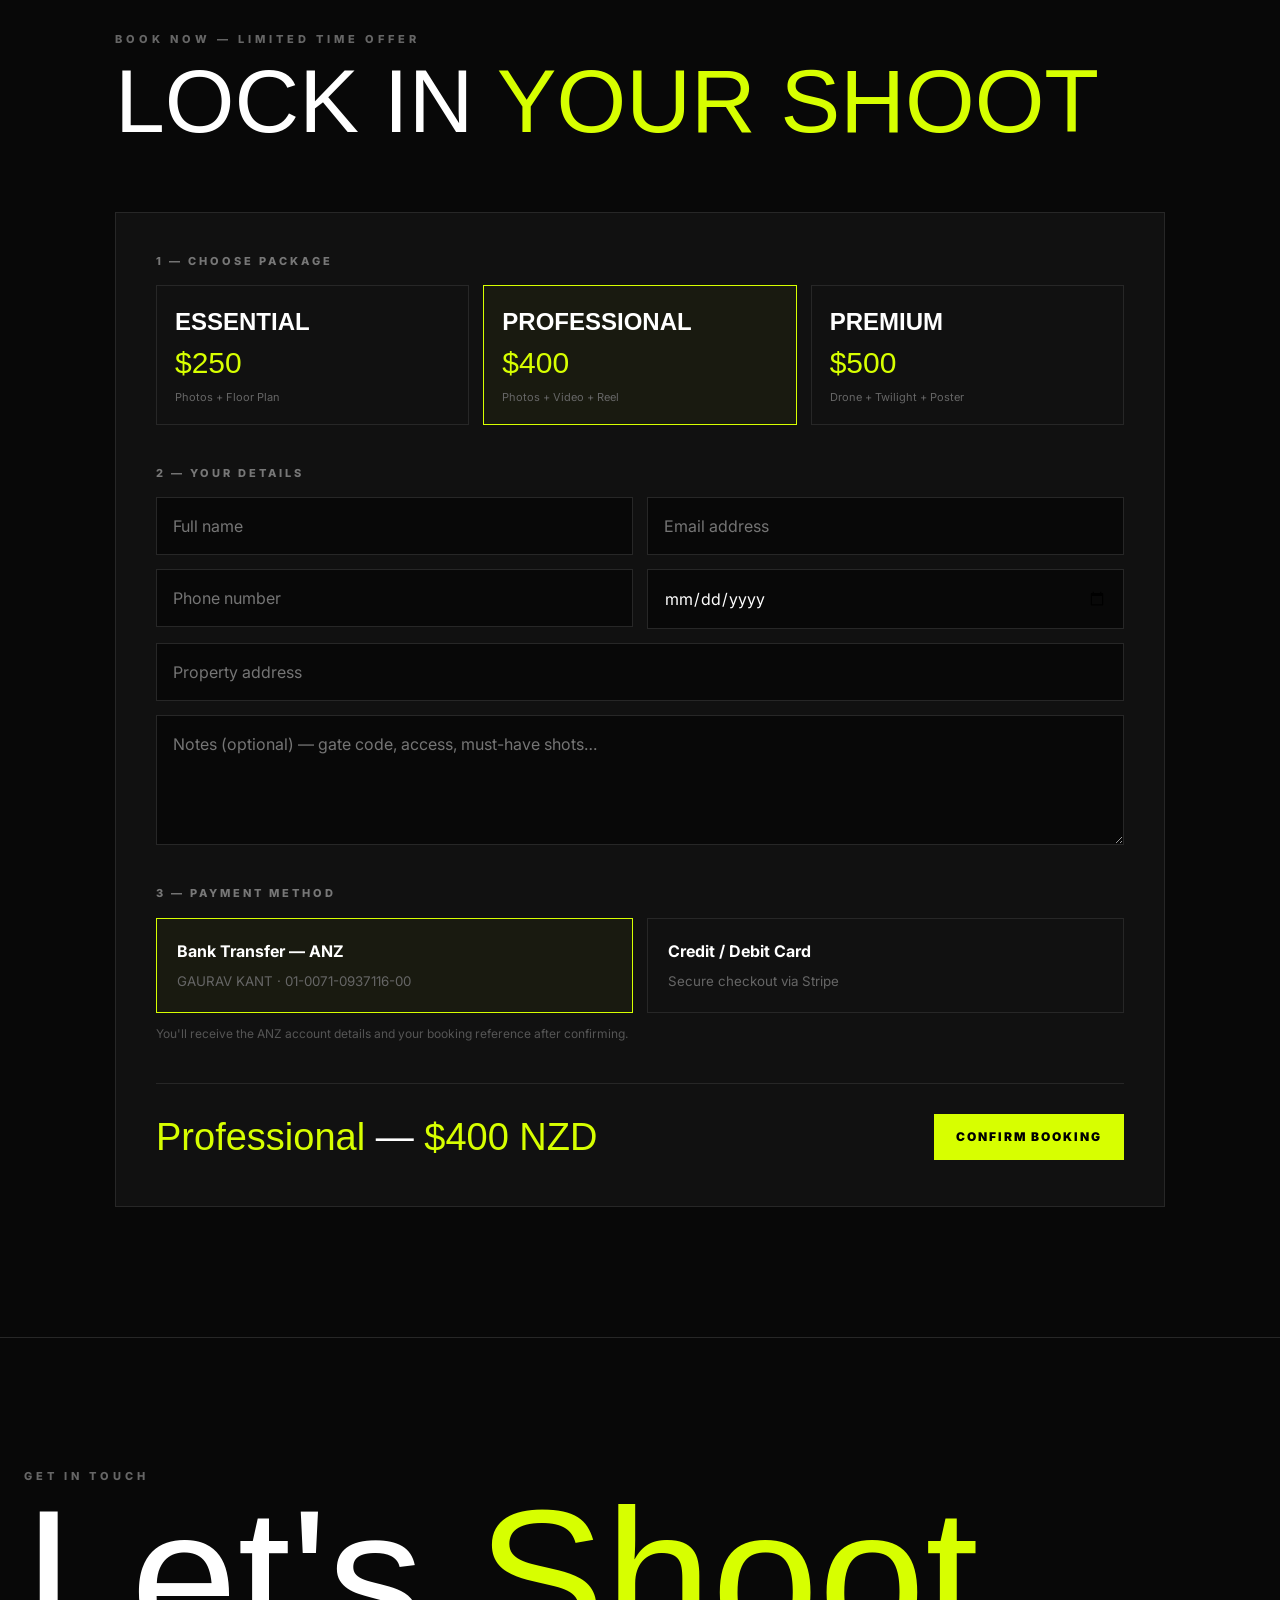
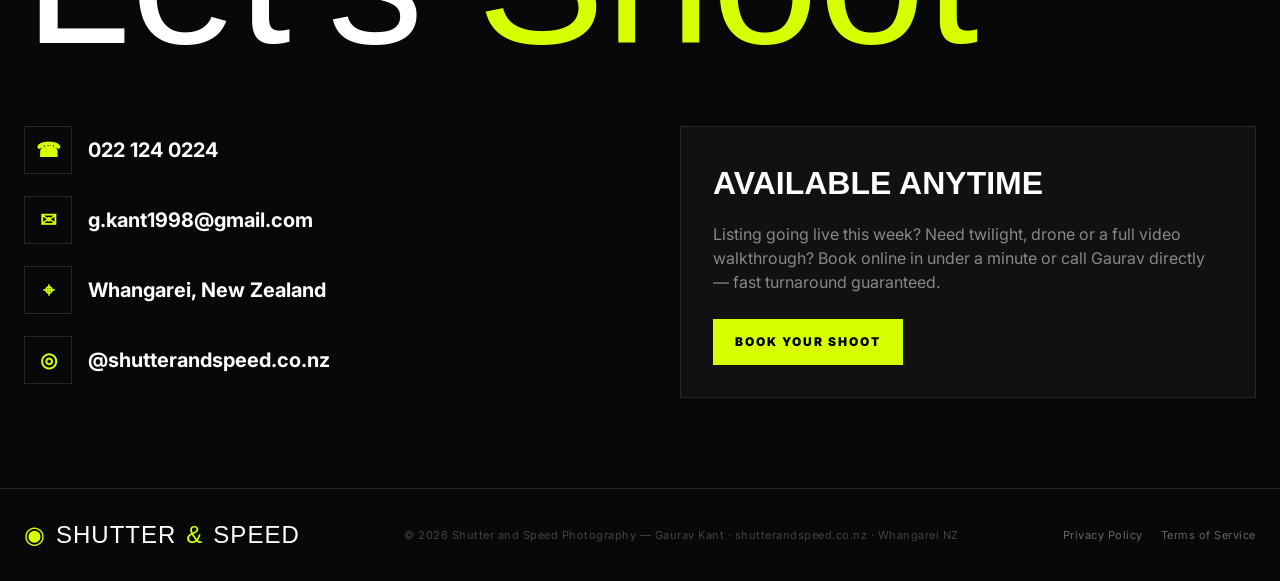
==== commit 7725d75b: "Add draft Privacy Policy and Terms of Service (Phase 14) Phase 14 content audit found no leftover pl" ====
--- a/index.html
+++ b/index.html
@@ -734,6 +734,15 @@
       flex-direction: column;
     }
 
+    .honeypot {
+      position: absolute;
+      width: 1px;
+      height: 1px;
+      overflow: hidden;
+      clip: rect(0, 0, 0, 0);
+      white-space: nowrap;
+    }
+
     .field.invalid {
       border-color: #ff6b6b;
     }
@@ -881,6 +890,22 @@
       letter-spacing: .5px;
     }
 
+    .footer-links {
+      display: flex;
+      gap: 18px;
+    }
+
+    .footer-links a {
+      color: #666;
+      font-size: 11px;
+      letter-spacing: .5px;
+      white-space: nowrap;
+    }
+
+    .footer-links a:hover {
+      color: var(--volt);
+    }
+
     /* MOBILE */
 
     @media (max-width: 900px) {
@@ -939,7 +964,7 @@
       }
 
       .package-intro {
-        margin-top: -30px;
+        margin-top: 16px;
       }
 
       .contact-grid {
@@ -1460,6 +1485,20 @@
           novalidate
           onsubmit="submitBooking(event)"
         >
+
+          <!-- Honeypot spam trap: hidden from real visitors via CSS
+               and aria-hidden, but visible to most bots that fill
+               every field. Left empty, it's proof of a human. -->
+          <div class="honeypot" aria-hidden="true">
+            <label for="company">Company</label>
+            <input
+              type="text"
+              id="company"
+              name="company"
+              tabindex="-1"
+              autocomplete="off"
+            >
+          </div>
 
           <!-- STEP 1 -->
 
@@ -1655,7 +1694,10 @@
 
             </div>
 
-            <p style="color:#555;font-size:12px;margin-top:12px;">
+            <p
+              id="paymentNote"
+              style="color:#555;font-size:12px;margin-top:12px;"
+            >
               You'll receive the ANZ account details and your booking
               reference after confirming.
             </p>
@@ -1792,6 +1834,11 @@
             shutterandspeed.co.nz · Whangarei NZ
           </p>
 
+          <nav class="footer-links" aria-label="Legal">
+            <a href="/privacy.html">Privacy Policy</a>
+            <a href="/terms.html">Terms of Service</a>
+          </nav>
+
         </div>
 
       </div>
@@ -1808,18 +1855,20 @@
       BOOKING CONFIGURATION
       ============================================================
 
-      When you're ready to connect SendGrid, replace the
-      placeholder endpoint below with your own secure backend URL.
-
-      DO NOT put your SendGrid API key in this file.
-
-      Example:
-
-      const BOOKING_ENDPOINT = "https://yourdomain.com/api/booking";
-
+      Bank Transfer bookings are sent to send-booking.php, a small
+      PHP endpoint deployed alongside this site on Hostinger. It
+      emails the lead notification using the server's own mail
+      relay — no API keys or SMTP credentials are needed here.
+
+      Credit/Debit Card bookings are sent to
+      create-checkout-session.php instead, which creates a Stripe
+      Checkout Session server-side and returns its URL for the
+      browser to redirect to. The Stripe secret key lives only in
+      stripe-config.php on the server — never in this file.
     */
 
-    const BOOKING_ENDPOINT = "";
+    const BOOKING_ENDPOINT = "/send-booking.php";
+    const CHECKOUT_ENDPOINT = "/create-checkout-session.php";
 
 
     let selectedPackage = "Professional";
@@ -1903,6 +1952,18 @@
       selectedPayment =
         button.dataset.payment;
 
+      const paymentNote =
+        document.getElementById("paymentNote");
+
+      if (paymentNote) {
+
+        paymentNote.textContent =
+          selectedPayment === "Credit / Debit Card"
+            ? "You'll be taken to Stripe's secure checkout to complete payment."
+            : "You'll receive the ANZ account details and your booking reference after confirming.";
+
+      }
+
     }
 
 
@@ -2091,51 +2152,29 @@
           document.getElementById("address").value,
 
         notes:
-          document.getElementById("notes").value
+          document.getElementById("notes").value,
+
+        // Honeypot: real visitors never see or fill this field.
+        // A non-empty value here means the submission came from a
+        // bot, so send-booking.php silently accepts it without
+        // emailing a notification.
+        company:
+          document.getElementById("company").value
 
       };
 
-
-      /*
-        ----------------------------------------------------------
-        SENDGRID CONNECTION
-        ----------------------------------------------------------
-
-        If BOOKING_ENDPOINT is empty, we display a temporary
-        message instead of attempting to send anything.
-
-        Once your SendGrid backend is ready, this automatically
-        POSTs the booking information to your endpoint.
-      */
-
-
-      if (!BOOKING_ENDPOINT) {
-
-        message.style.display = "block";
-
-        message.innerHTML =
-          "Your booking details are ready. " +
-          "SendGrid has not been connected yet. " +
-          "Add your secure booking endpoint above.";
-
-        console.log(
-          "Booking ready for SendGrid:",
-          booking
-        );
-
-        submitButton.disabled = false;
-        submitButton.textContent = originalButtonText;
-
-        return;
-
-      }
+      const isCardPayment =
+        selectedPayment === "Credit / Debit Card";
+
+      const endpoint =
+        isCardPayment ? CHECKOUT_ENDPOINT : BOOKING_ENDPOINT;
 
 
       try {
 
         const response =
           await fetch(
-            BOOKING_ENDPOINT,
+            endpoint,
             {
 
               method: "POST",
@@ -2149,12 +2188,31 @@
             }
           );
 
-
-        if (!response.ok) {
+        const result =
+          await response
+            .json()
+            .catch(function() {
+              return {};
+            });
+
+
+        if (!response.ok || !result.success) {
 
           throw new Error(
-            "Booking request failed."
+            result.error || "Booking request failed."
           );
+
+        }
+
+
+        if (isCardPayment) {
+
+          // Leave the page for Stripe's hosted checkout. Don't
+          // reset the form or re-enable the button — the browser
+          // is navigating away regardless.
+          window.location.href = result.url;
+
+          return;
 
         }
 
@@ -2235,6 +2293,64 @@
 
     });
 
+
+    /*
+      Show a success/cancelled banner when Stripe redirects back
+      after Checkout. The redirect alone doesn't prove the payment
+      succeeded (Stripe's webhook is the source of truth for that),
+      but it's enough to tell the visitor what happened and scroll
+      them to the confirmation.
+    */
+
+    (function() {
+
+      const params =
+        new URLSearchParams(window.location.search);
+
+      const checkoutStatus =
+        params.get("checkout");
+
+      if (!checkoutStatus) {
+
+        return;
+
+      }
+
+      const message =
+        document.getElementById("formMessage");
+
+      if (!message) {
+
+        return;
+
+      }
+
+      message.style.display = "block";
+
+      if (checkoutStatus === "success") {
+
+        message.style.color = "";
+        message.style.borderColor = "";
+
+        message.innerHTML =
+          "Payment received — thank you! " +
+          "We'll be in touch shortly to confirm your shoot.";
+
+      } else if (checkoutStatus === "cancelled") {
+
+        message.style.color = "";
+        message.style.borderColor = "";
+
+        message.innerHTML =
+          "Checkout was cancelled — no payment was taken. " +
+          "You can try again anytime.";
+
+      }
+
+      scrollToBooking();
+
+    })();
+
   </script>
 
 </body>
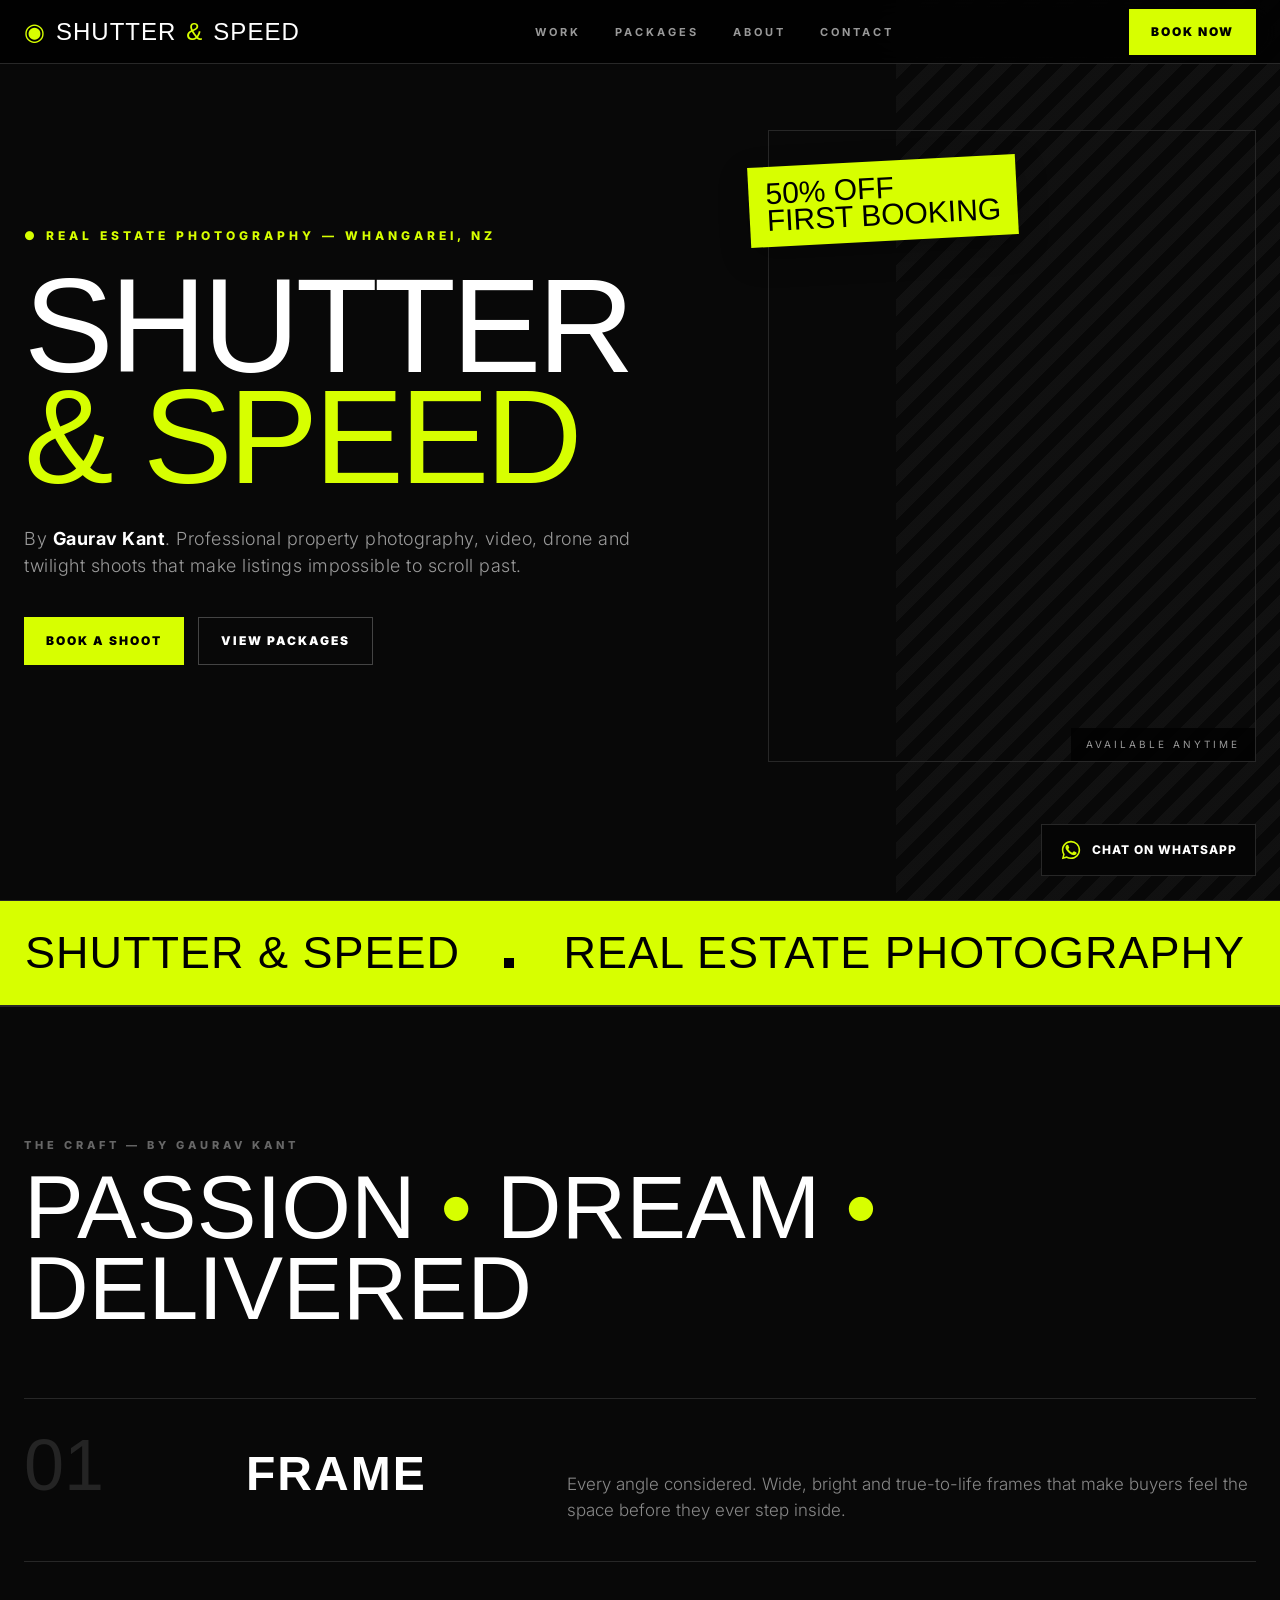
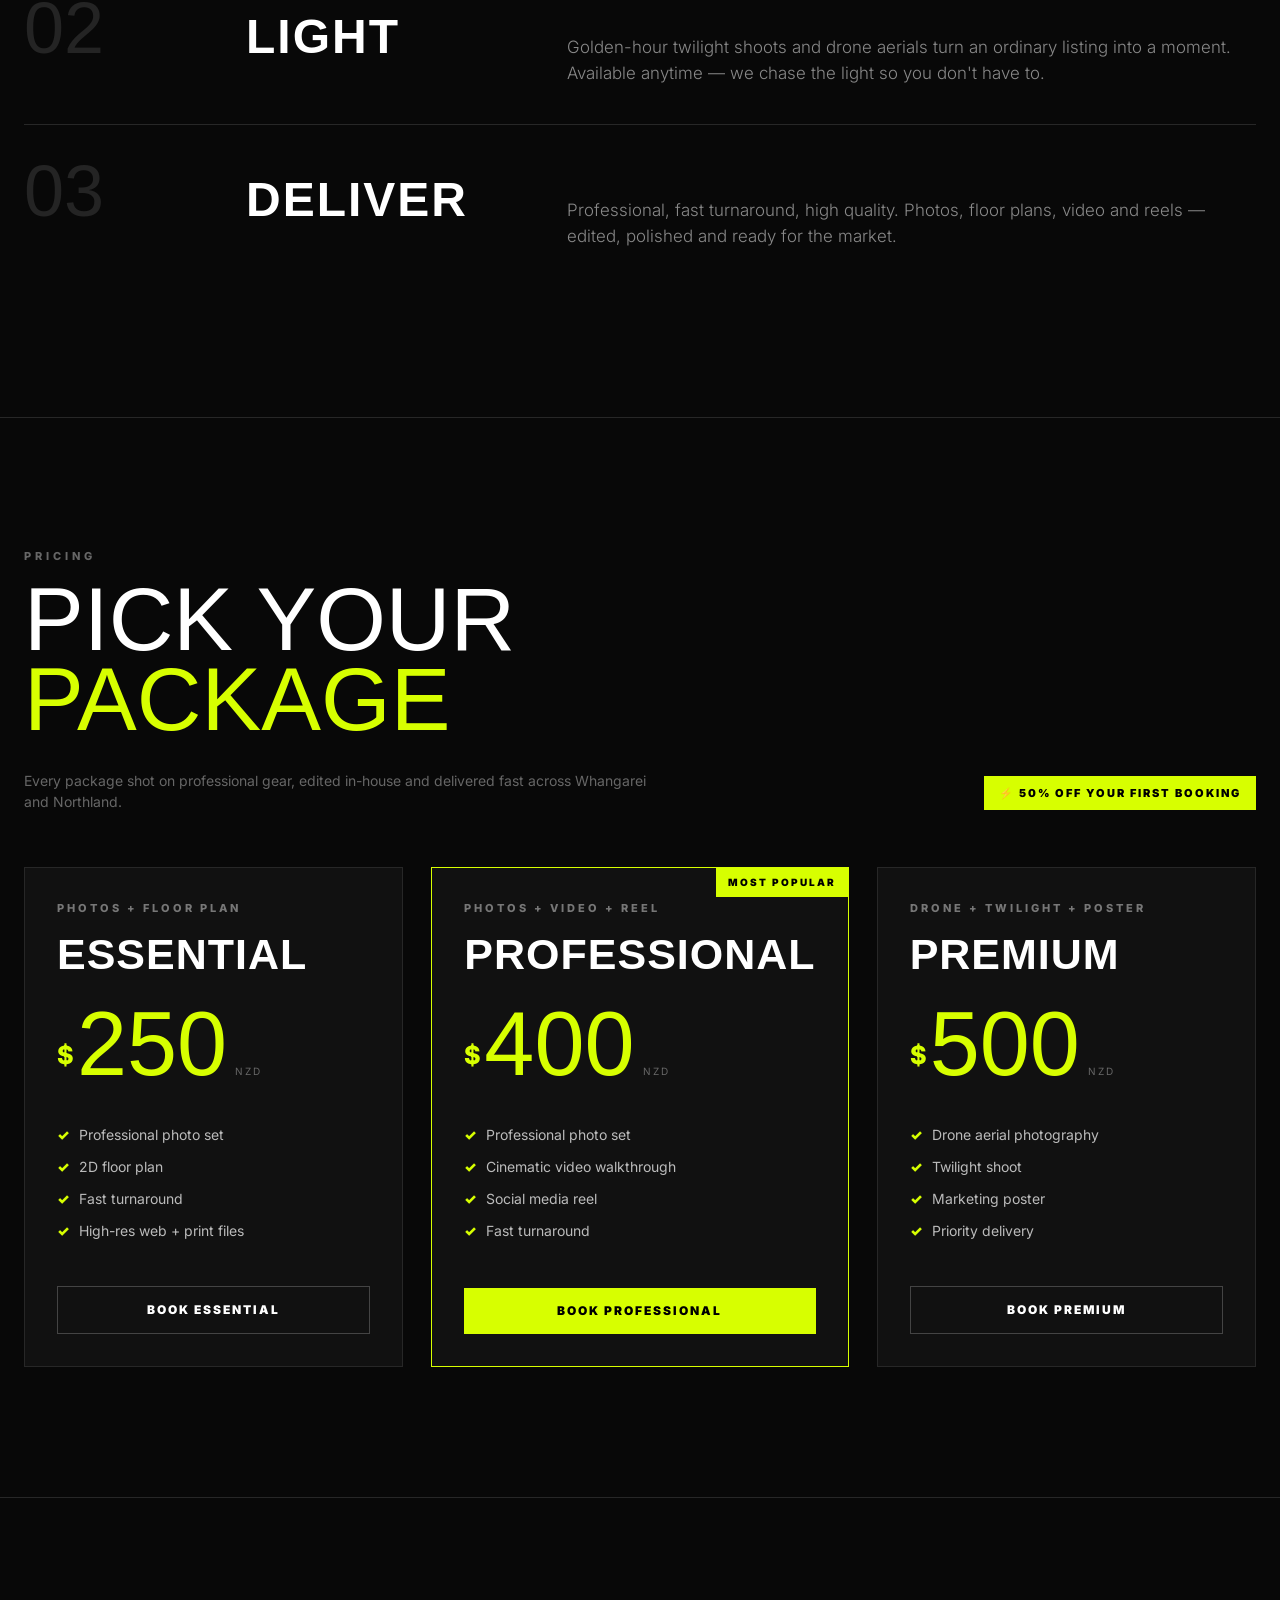
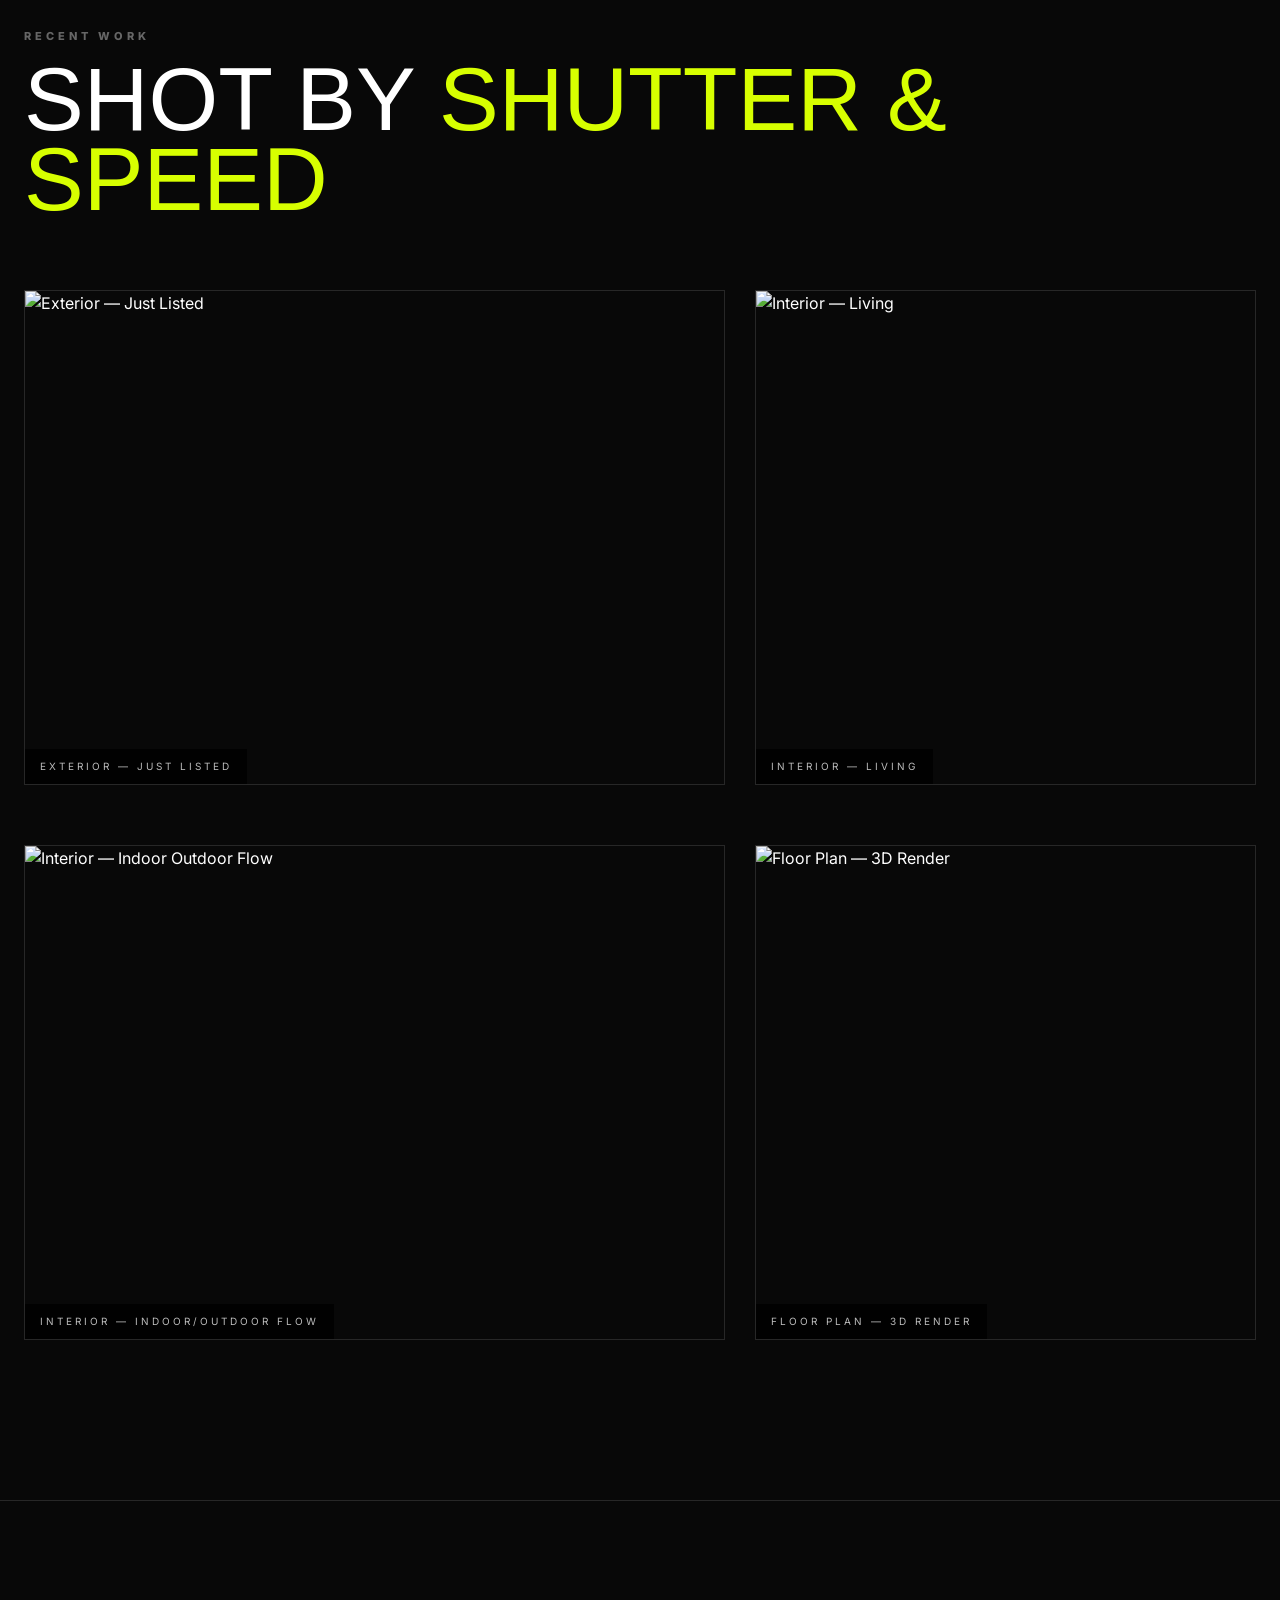
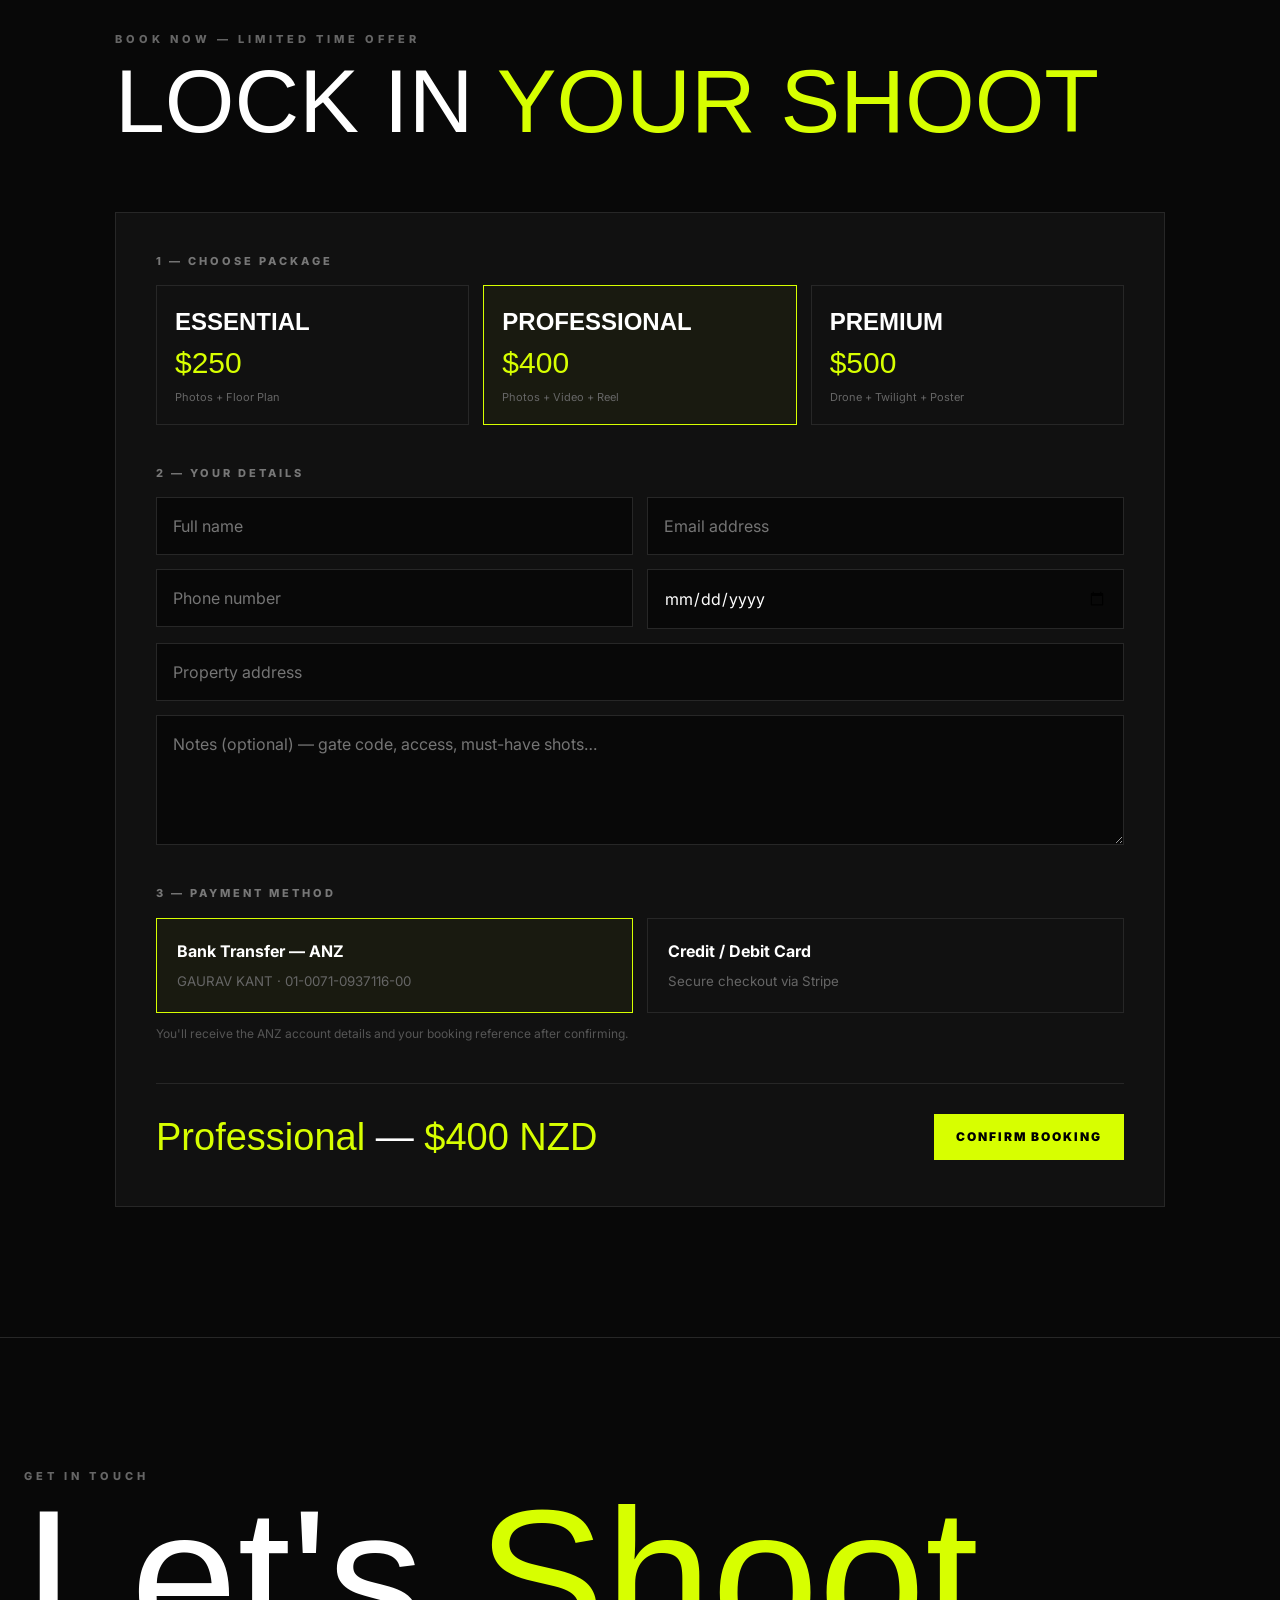
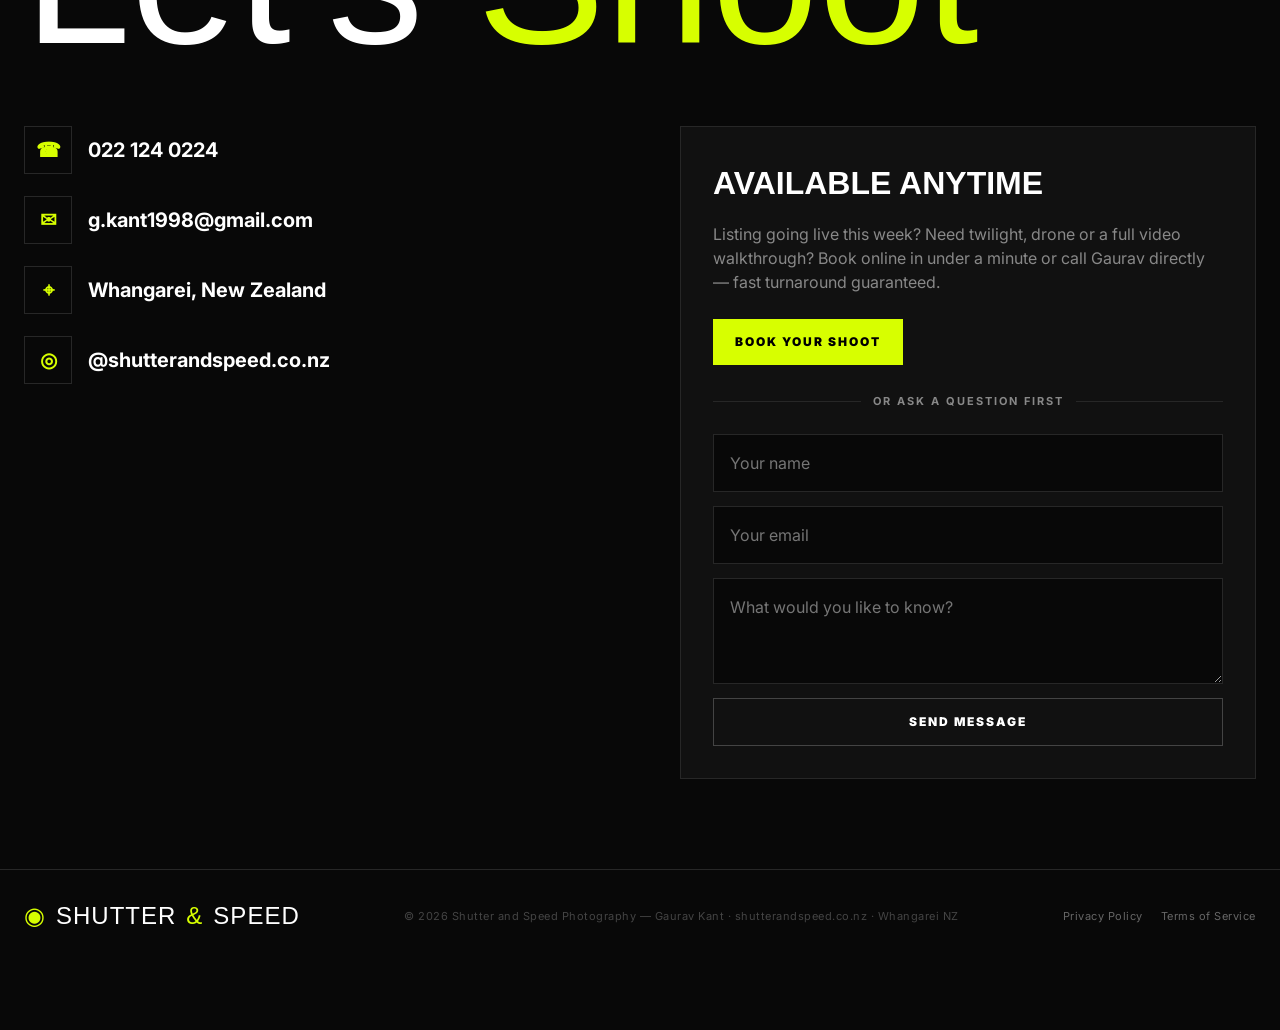
==== commit 988607ce: "Add pre-booking "talk to us" channels: WhatsApp button + inquiry form Gives a prospective client a w" ====
--- a/index.html
+++ b/index.html
@@ -872,16 +872,89 @@
       margin-bottom: 25px;
     }
 
+    .inquiry-divider {
+      display: flex;
+      align-items: center;
+      gap: 12px;
+      margin-top: 28px;
+      color: #555;
+      font-size: 11px;
+      font-weight: 700;
+      letter-spacing: 2px;
+      text-transform: uppercase;
+    }
+
+    .inquiry-divider::before,
+    .inquiry-divider::after {
+      content: "";
+      flex: 1;
+      height: 1px;
+      background: var(--border);
+    }
+
+    .inquiry-form {
+      display: flex;
+      flex-direction: column;
+      gap: 14px;
+      margin-top: 20px;
+    }
+
+    .inquiry-form textarea.field {
+      resize: vertical;
+    }
+
+    /* WHATSAPP FLOAT */
+
+    .whatsapp-float {
+      position: fixed;
+      right: 24px;
+      bottom: 24px;
+      z-index: 900;
+      display: flex;
+      align-items: center;
+      gap: 10px;
+      background: var(--black);
+      border: 1px solid var(--border);
+      color: #fff;
+      padding: 14px 18px;
+      text-decoration: none;
+      transition: border-color .25s, transform .2s;
+    }
+
+    .whatsapp-float:hover {
+      border-color: var(--volt);
+      transform: translateY(-2px);
+    }
+
+    .whatsapp-float svg {
+      width: 22px;
+      height: 22px;
+      flex: none;
+      fill: var(--volt);
+    }
+
+    .whatsapp-float span {
+      font-size: 12px;
+      font-weight: 800;
+      letter-spacing: 1px;
+      text-transform: uppercase;
+      white-space: nowrap;
+    }
+
     footer {
       border-top: 1px solid var(--border);
     }
 
     .footer-main {
       padding: 28px 0;
+      /* Extra clearance so the fixed WhatsApp button never sits over
+         the footer links once the page is scrolled all the way down. */
+      padding-bottom: 96px;
       display: flex;
       justify-content: space-between;
       align-items: center;
       gap: 20px;
+      flex-wrap: wrap;
     }
 
     .footer-copy {
@@ -976,6 +1049,16 @@
 
       section.standard {
         padding: 90px 0;
+      }
+
+      .whatsapp-float {
+        right: 16px;
+        bottom: 16px;
+        padding: 14px;
+      }
+
+      .whatsapp-float span {
+        display: none;
       }
 
       .logo {
@@ -1811,6 +1894,84 @@
                 Book Your Shoot
               </button>
 
+              <p class="inquiry-divider">
+                Or ask a question first
+              </p>
+
+              <form
+                id="inquiryForm"
+                class="inquiry-form"
+                novalidate
+                onsubmit="submitInquiry(event)"
+              >
+
+                <div class="honeypot" aria-hidden="true">
+                  <label for="inquiryCompany">Company</label>
+                  <input
+                    type="text"
+                    id="inquiryCompany"
+                    name="company"
+                    tabindex="-1"
+                    autocomplete="off"
+                  >
+                </div>
+
+                <div class="field-wrap">
+                  <label class="sr-only" for="inquiryName">Your name</label>
+                  <input
+                    class="field"
+                    id="inquiryName"
+                    name="name"
+                    required
+                    maxlength="100"
+                    placeholder="Your name"
+                    aria-describedby="inquiryNameError"
+                  >
+                  <p class="field-error" id="inquiryNameError" aria-live="polite"></p>
+                </div>
+
+                <div class="field-wrap">
+                  <label class="sr-only" for="inquiryEmail">Your email</label>
+                  <input
+                    class="field"
+                    id="inquiryEmail"
+                    name="email"
+                    type="email"
+                    required
+                    maxlength="200"
+                    placeholder="Your email"
+                    aria-describedby="inquiryEmailError"
+                  >
+                  <p class="field-error" id="inquiryEmailError" aria-live="polite"></p>
+                </div>
+
+                <div class="field-wrap">
+                  <label class="sr-only" for="inquiryMessage">Your question</label>
+                  <textarea
+                    class="field"
+                    id="inquiryMessage"
+                    name="message"
+                    rows="3"
+                    required
+                    maxlength="1000"
+                    placeholder="What would you like to know?"
+                    aria-describedby="inquiryMessageError"
+                  ></textarea>
+                  <p class="field-error" id="inquiryMessageError" aria-live="polite"></p>
+                </div>
+
+                <button
+                  type="submit"
+                  class="btn btn-outline"
+                  style="width:100%;"
+                >
+                  Send Message
+                </button>
+
+                <div id="inquiryFormStatus" class="form-message"></div>
+
+              </form>
+
             </div>
 
           </div>
@@ -1846,6 +2007,21 @@
     </footer>
 
   </main>
+
+
+  <a
+    href="https://wa.me/64221240224?text=Hi%20Gaurav%2C%20I%20have%20a%20question%20about%20a%20shoot%20%E2%80%94"
+    target="_blank"
+    rel="noopener noreferrer"
+    class="whatsapp-float"
+    aria-label="Chat with us on WhatsApp"
+  >
+    <svg viewBox="0 0 24 24" aria-hidden="true">
+      <path d="M17.472 14.382c-.297-.149-1.758-.867-2.03-.967-.273-.099-.471-.148-.67.15-.197.297-.767.966-.94 1.164-.173.199-.347.223-.644.075-.297-.15-1.255-.463-2.39-1.475-.883-.788-1.48-1.761-1.653-2.059-.173-.297-.018-.458.13-.606.134-.133.298-.347.446-.52.149-.174.198-.298.298-.497.099-.198.05-.371-.025-.52-.075-.149-.669-1.612-.916-2.207-.242-.579-.487-.5-.669-.51-.173-.008-.371-.01-.57-.01-.198 0-.52.074-.792.372-.272.297-1.04 1.016-1.04 2.479 0 1.462 1.065 2.875 1.213 3.074.149.198 2.095 3.2 5.076 4.487.71.306 1.263.489 1.694.626.712.226 1.36.194 1.872.118.571-.085 1.758-.719 2.006-1.413.248-.694.248-1.289.173-1.413-.074-.124-.272-.198-.57-.347z"/>
+      <path d="M12.004 2.003c-5.514 0-9.997 4.483-9.997 9.997 0 1.762.462 3.482 1.34 4.997L2 22l5.128-1.345a9.958 9.958 0 0 0 4.876 1.242h.004c5.514 0 9.997-4.483 9.997-9.997 0-2.671-1.04-5.182-2.929-7.071a9.935 9.935 0 0 0-7.072-2.926zm5.845 15.842a8.264 8.264 0 0 1-5.845 2.421h-.003a8.29 8.29 0 0 1-4.223-1.155l-.303-.18-3.146.826.84-3.067-.198-.315a8.264 8.264 0 0 1-1.267-4.404c0-4.568 3.717-8.285 8.288-8.285a8.24 8.24 0 0 1 5.862 2.428 8.24 8.24 0 0 1 2.425 5.86 8.264 8.264 0 0 1-2.43 5.871z"/>
+    </svg>
+    <span>Chat on WhatsApp</span>
+  </a>
 
 
   <script>
@@ -1869,6 +2045,7 @@
 
     const BOOKING_ENDPOINT = "/send-booking.php";
     const CHECKOUT_ENDPOINT = "/create-checkout-session.php";
+    const INQUIRY_ENDPOINT = "/ask-question.php";
 
 
     let selectedPackage = "Professional";
@@ -2252,6 +2429,190 @@
     }
 
 
+    function validateInquiryForm() {
+
+      const fieldIds =
+        ["inquiryName", "inquiryEmail", "inquiryMessage"];
+
+      fieldIds.forEach(clearFieldError);
+
+      let firstInvalidId = null;
+
+      function flagInvalid(id, text) {
+
+        showFieldError(id, text);
+
+        if (!firstInvalidId) {
+
+          firstInvalidId = id;
+
+        }
+
+      }
+
+      const name =
+        document.getElementById("inquiryName").value.trim();
+
+      const email =
+        document.getElementById("inquiryEmail").value.trim();
+
+      const message =
+        document.getElementById("inquiryMessage").value.trim();
+
+
+      if (!name) {
+
+        flagInvalid("inquiryName", "Please enter your name.");
+
+      }
+
+      if (!email) {
+
+        flagInvalid("inquiryEmail", "Please enter your email address.");
+
+      } else if (!EMAIL_PATTERN.test(email)) {
+
+        flagInvalid("inquiryEmail", "Please enter a valid email address.");
+
+      }
+
+      if (!message) {
+
+        flagInvalid("inquiryMessage", "Please enter your question or message.");
+
+      }
+
+
+      if (firstInvalidId) {
+
+        document
+          .getElementById(firstInvalidId)
+          .focus();
+
+        return false;
+
+      }
+
+      return true;
+
+    }
+
+
+    async function submitInquiry(event) {
+
+      event.preventDefault();
+
+      const status =
+        document.getElementById("inquiryFormStatus");
+
+      if (!validateInquiryForm()) {
+
+        status.style.display = "none";
+
+        return;
+
+      }
+
+      const submitButton =
+        event.target.querySelector('button[type="submit"]');
+
+      const originalButtonText =
+        submitButton.textContent;
+
+      submitButton.disabled = true;
+      submitButton.textContent = "Sending…";
+
+      const inquiry = {
+
+        name:
+          document.getElementById("inquiryName").value,
+
+        email:
+          document.getElementById("inquiryEmail").value,
+
+        message:
+          document.getElementById("inquiryMessage").value,
+
+        // Honeypot — same spam trap as the booking form.
+        company:
+          document.getElementById("inquiryCompany").value
+
+      };
+
+
+      try {
+
+        const response =
+          await fetch(
+            INQUIRY_ENDPOINT,
+            {
+
+              method: "POST",
+
+              headers: {
+                "Content-Type": "application/json"
+              },
+
+              body: JSON.stringify(inquiry)
+
+            }
+          );
+
+        const result =
+          await response
+            .json()
+            .catch(function() {
+              return {};
+            });
+
+
+        if (!response.ok || !result.success) {
+
+          throw new Error(
+            result.error || "Could not send your message."
+          );
+
+        }
+
+
+        status.style.display = "block";
+
+        status.style.color = "";
+
+        status.style.borderColor = "";
+
+        status.innerHTML =
+          "Thanks — we've got your message and will reply soon.";
+
+        document
+          .getElementById("inquiryForm")
+          .reset();
+
+
+      } catch (error) {
+
+        console.error(error);
+
+        status.style.display = "block";
+
+        status.style.color = "#ff6b6b";
+
+        status.style.borderColor = "#ff6b6b";
+
+        status.innerHTML =
+          "Something went wrong sending your message. " +
+          "Please call or WhatsApp 022 124 0224.";
+
+      } finally {
+
+        submitButton.disabled = false;
+        submitButton.textContent = originalButtonText;
+
+      }
+
+    }
+
+
     /*
       Set today's date as the minimum selectable booking date.
     */
@@ -2277,6 +2638,23 @@
     */
 
     ["name", "email", "phone", "date", "address"].forEach(function(id) {
+
+      const field =
+        document.getElementById(id);
+
+      if (field) {
+
+        field.addEventListener("input", function() {
+
+          clearFieldError(id);
+
+        });
+
+      }
+
+    });
+
+    ["inquiryName", "inquiryEmail", "inquiryMessage"].forEach(function(id) {
 
       const field =
         document.getElementById(id);
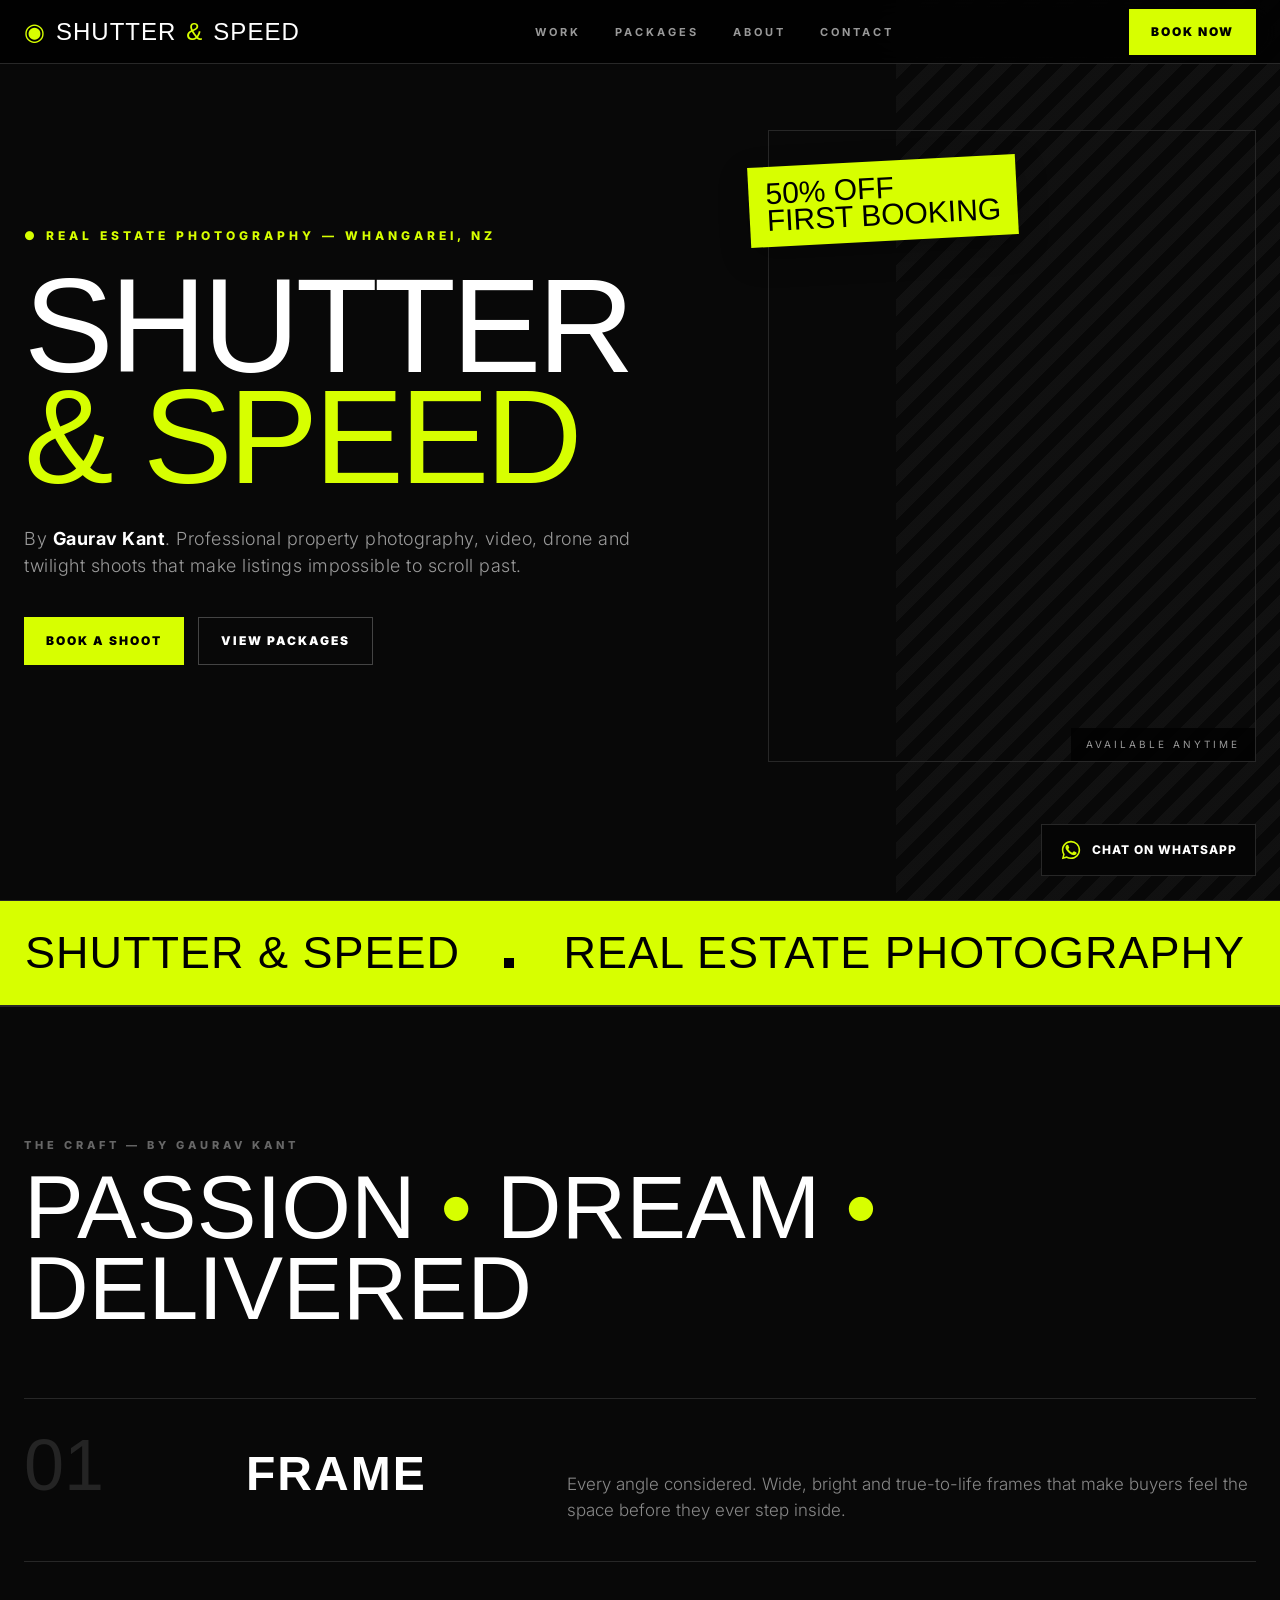
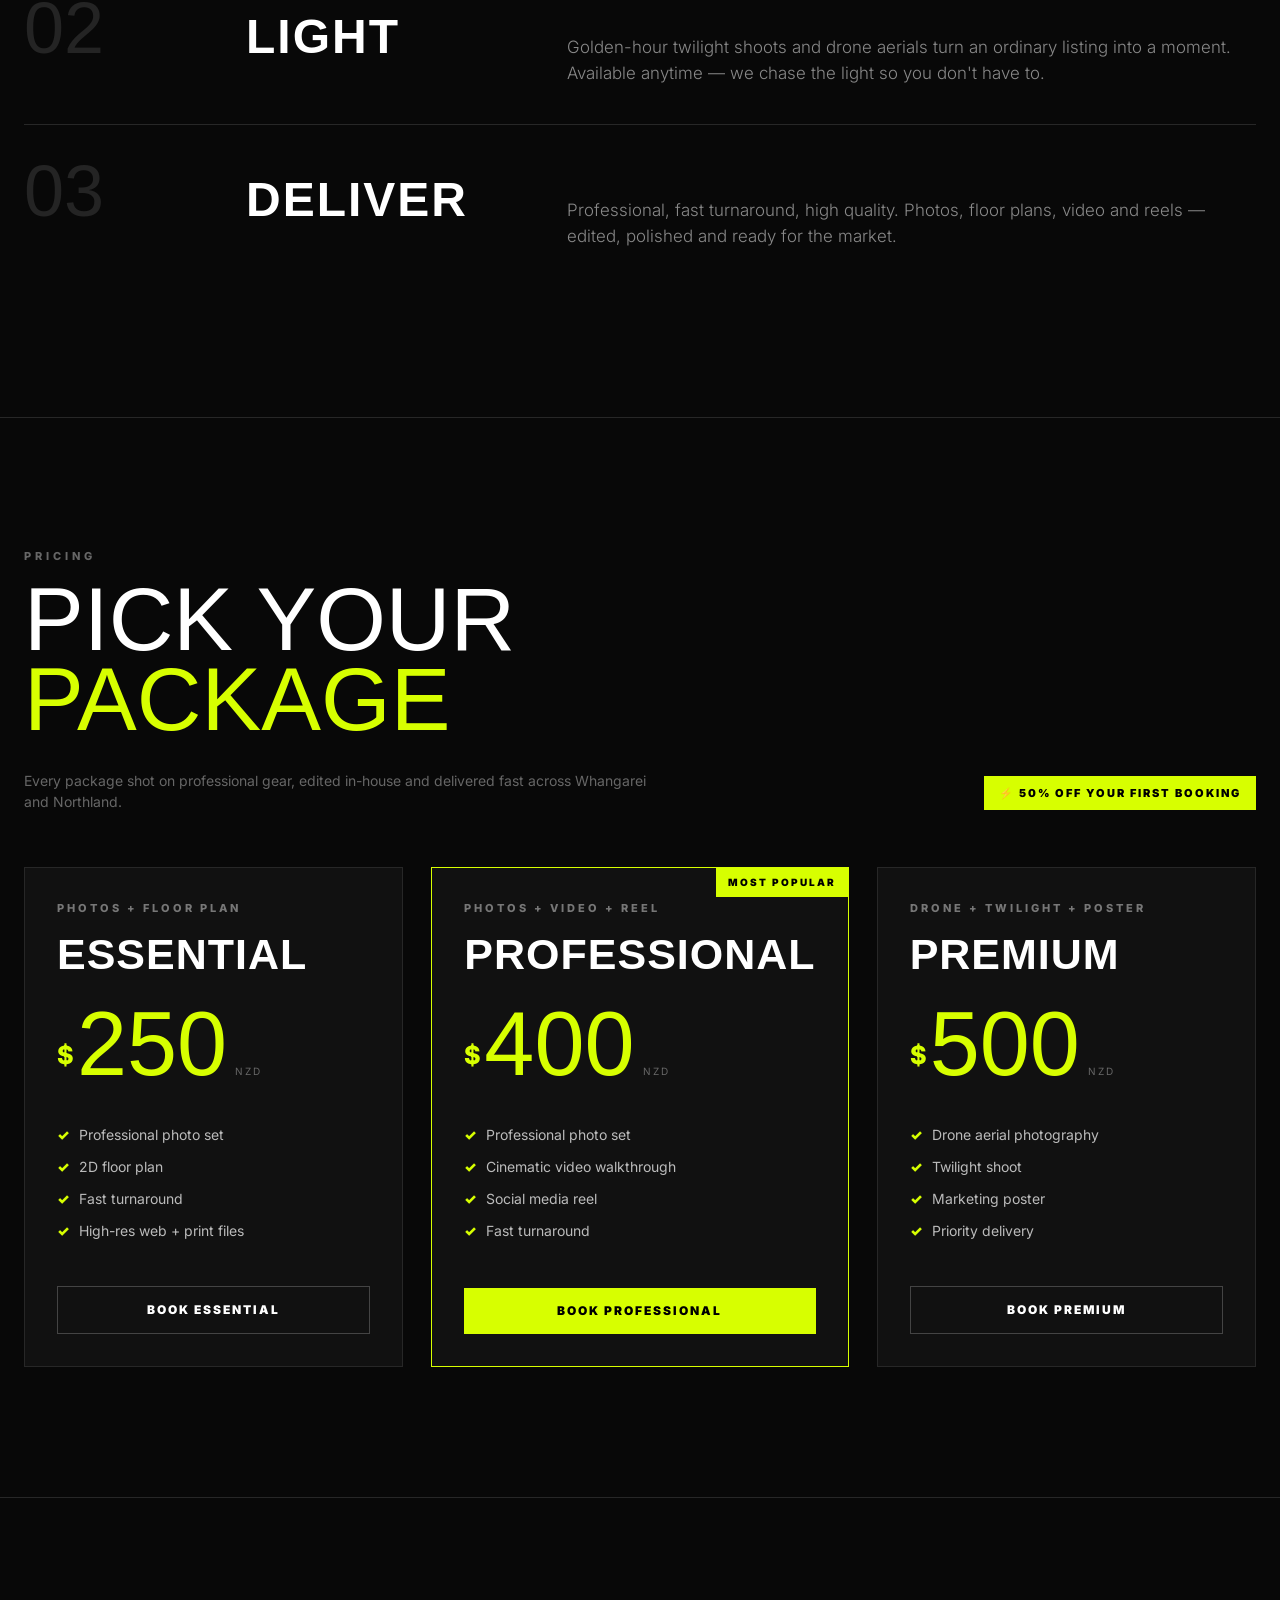
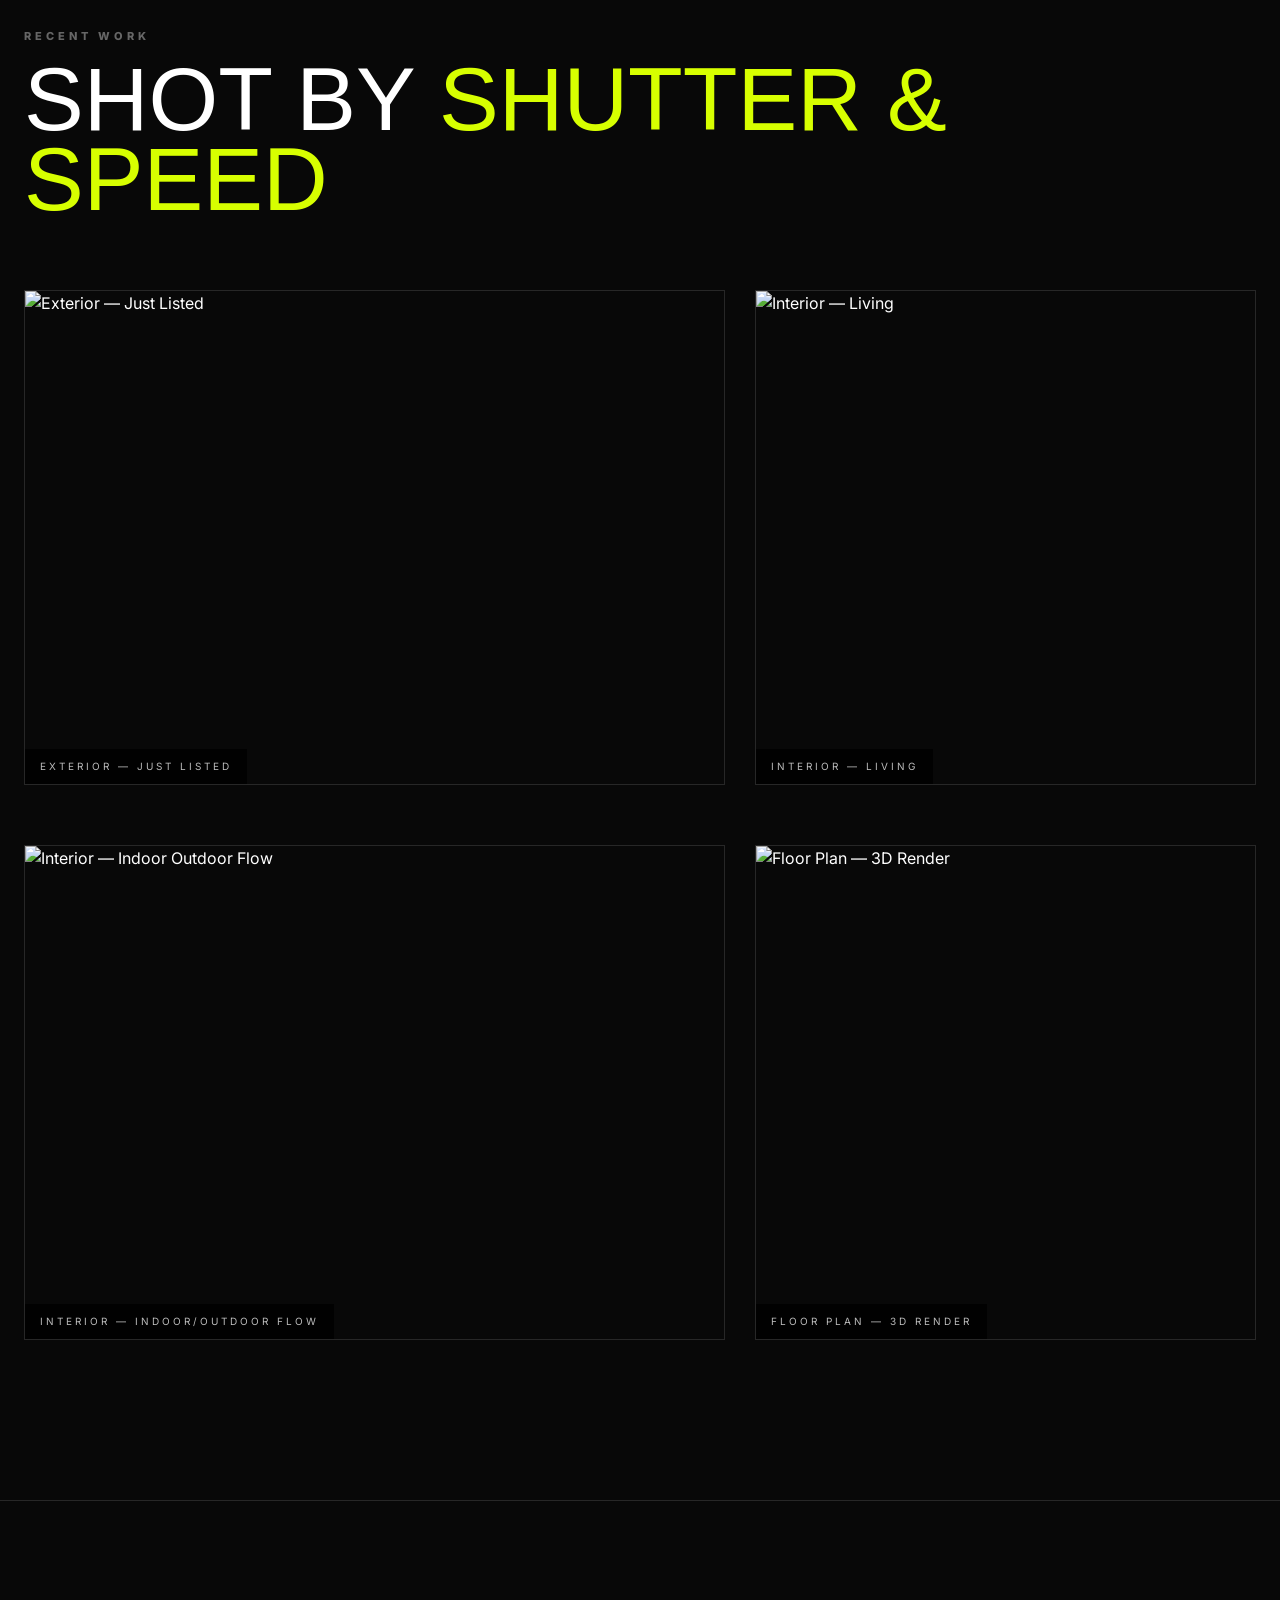
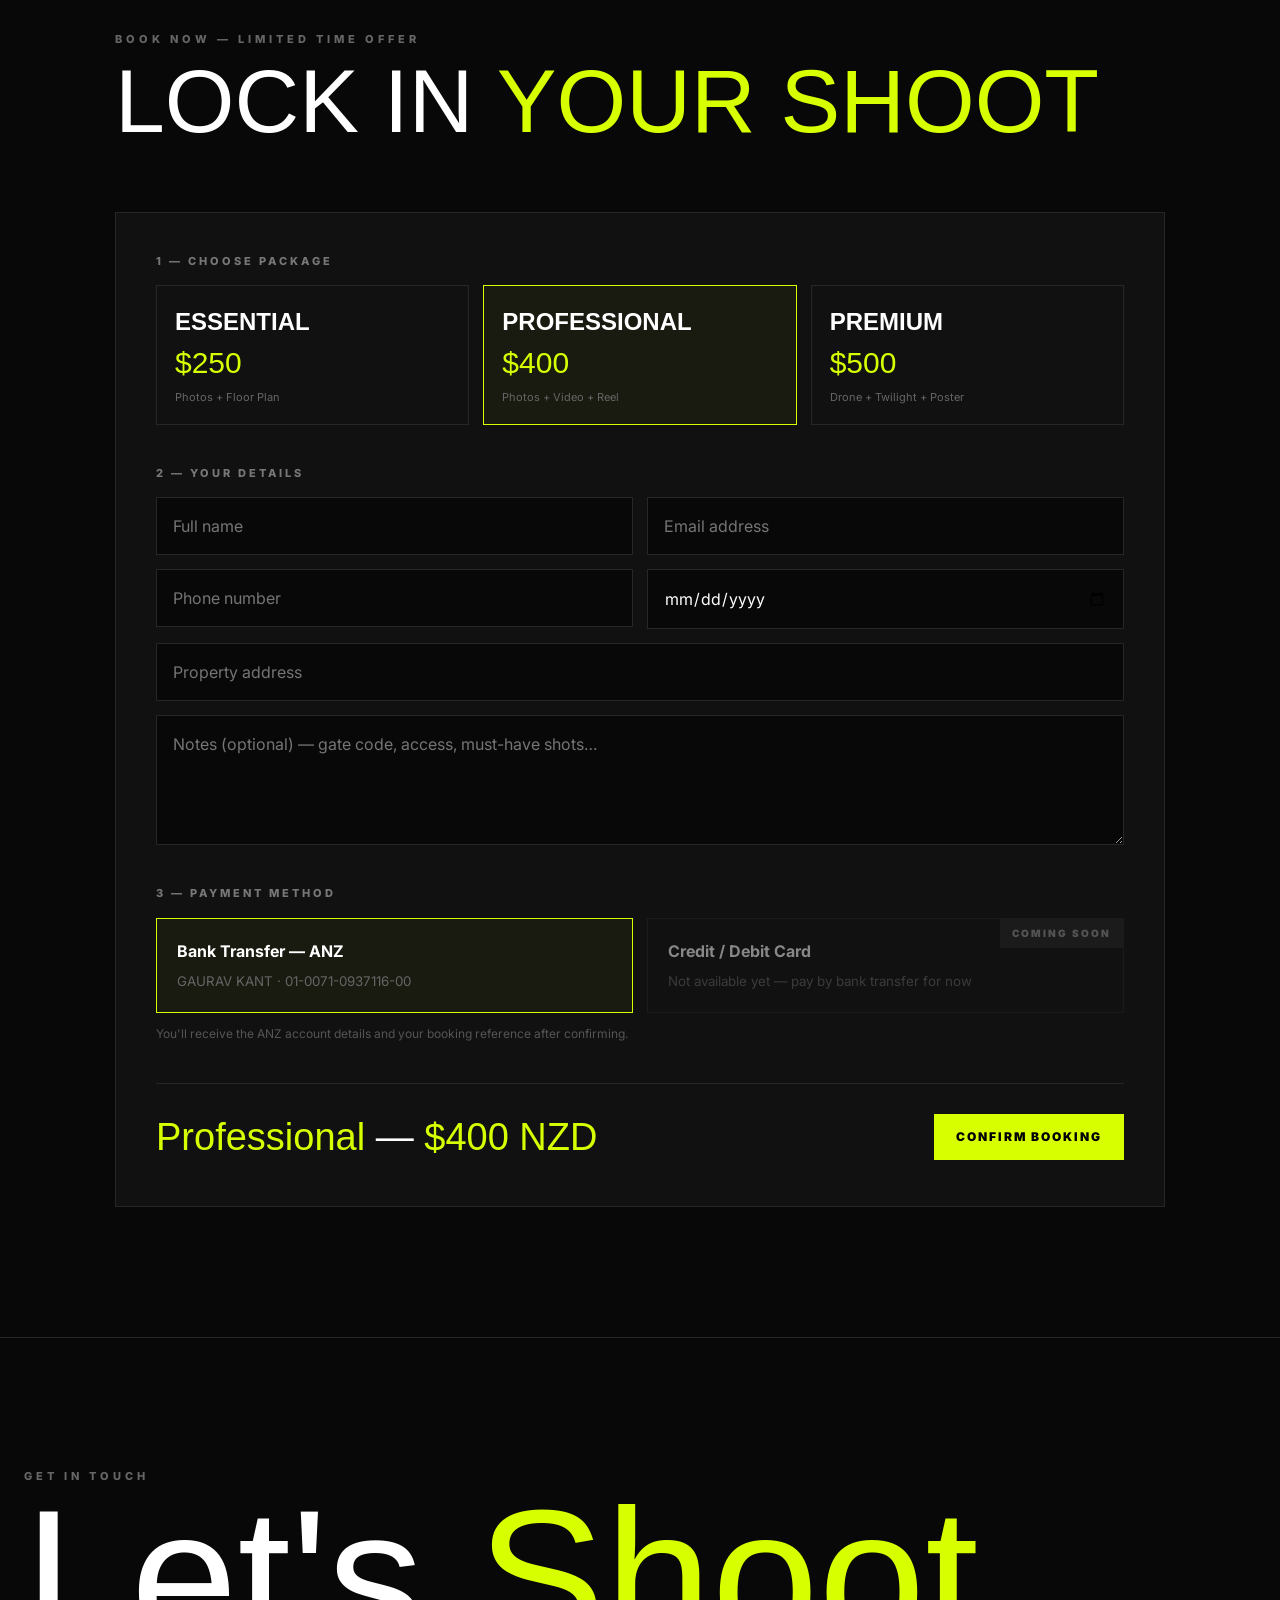
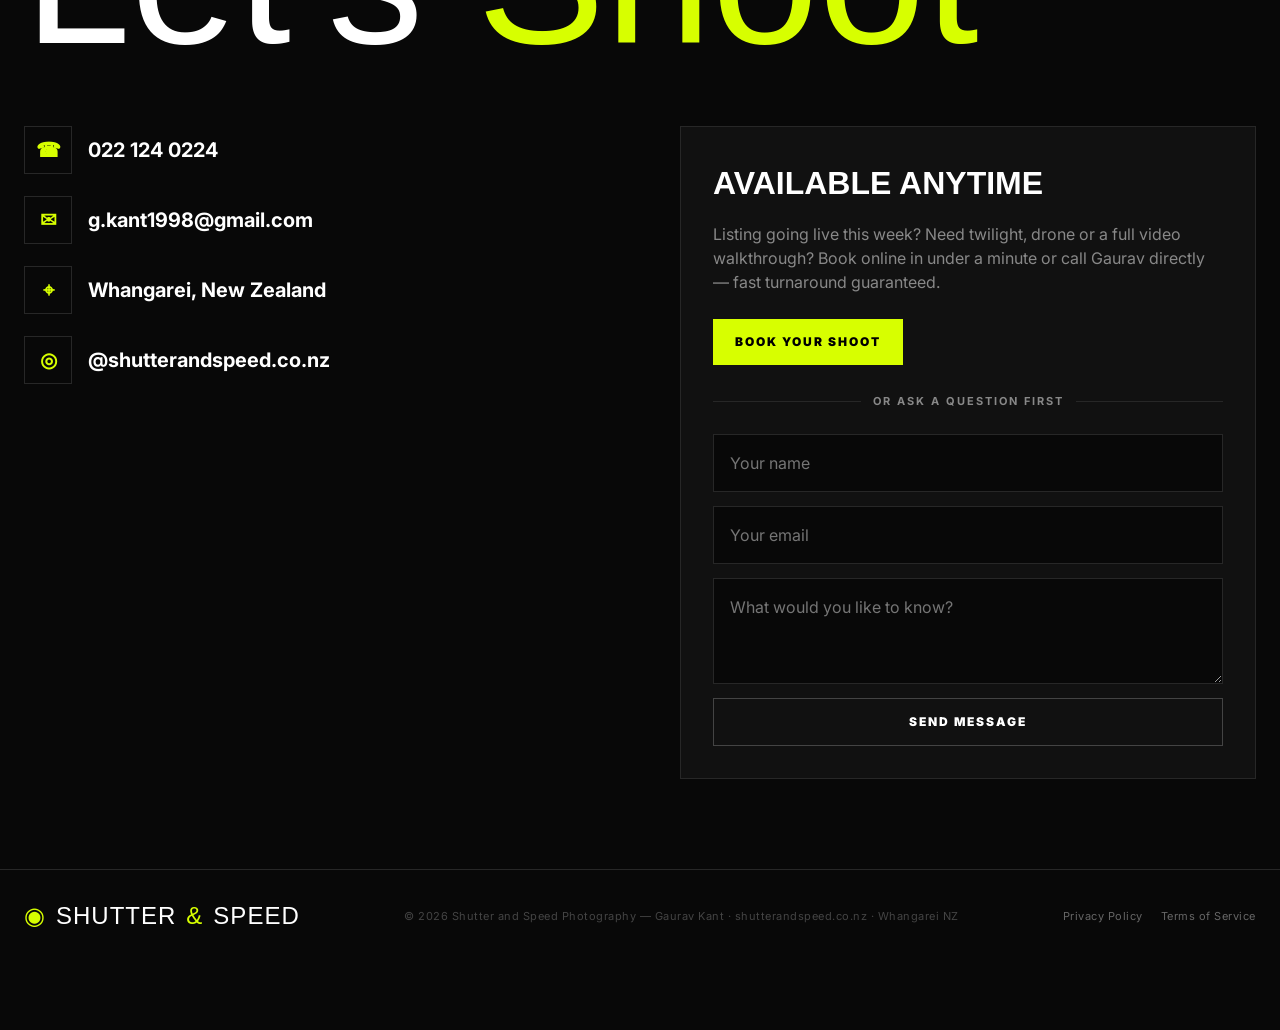
==== commit 9e8faef1: "Temporarily disable Credit/Debit Card payment, mark as Coming Soon Client has a blocker with going l" ====
--- a/index.html
+++ b/index.html
@@ -765,6 +765,7 @@
     }
 
     .payment-choice {
+      position: relative;
       background: transparent;
       border: 1px solid var(--border);
       color: #fff;
@@ -784,6 +785,24 @@
 
     .payment-choice small {
       color: #666;
+    }
+
+    .payment-choice:disabled {
+      opacity: .5;
+      cursor: not-allowed;
+    }
+
+    .coming-soon-badge {
+      position: absolute;
+      right: 0;
+      top: 0;
+      background: var(--border);
+      color: #999;
+      padding: 7px 12px;
+      font-size: 10px;
+      font-weight: 900;
+      letter-spacing: 2px;
+      text-transform: uppercase;
     }
 
     .booking-bottom {
@@ -1767,11 +1786,14 @@
                 class="payment-choice"
                 data-payment="Credit / Debit Card"
                 aria-pressed="false"
-                onclick="choosePayment(this)"
+                disabled
+                aria-disabled="true"
+                title="Card payments are coming soon — please use bank transfer for now"
               >
+                <span class="coming-soon-badge">Coming Soon</span>
                 <strong>Credit / Debit Card</strong>
                 <small>
-                  Secure checkout via Stripe
+                  Not available yet — pay by bank transfer for now
                 </small>
               </button>
 
@@ -2397,8 +2419,9 @@
         message.style.display = "block";
 
         message.innerHTML =
-          "Booking request received successfully. " +
-          "We'll be in touch shortly.";
+          "Booking request received — check your email for payment " +
+          "details. Your shoot isn't confirmed until we've received " +
+          "your bank transfer.";
 
         document
           .getElementById("bookingForm")
